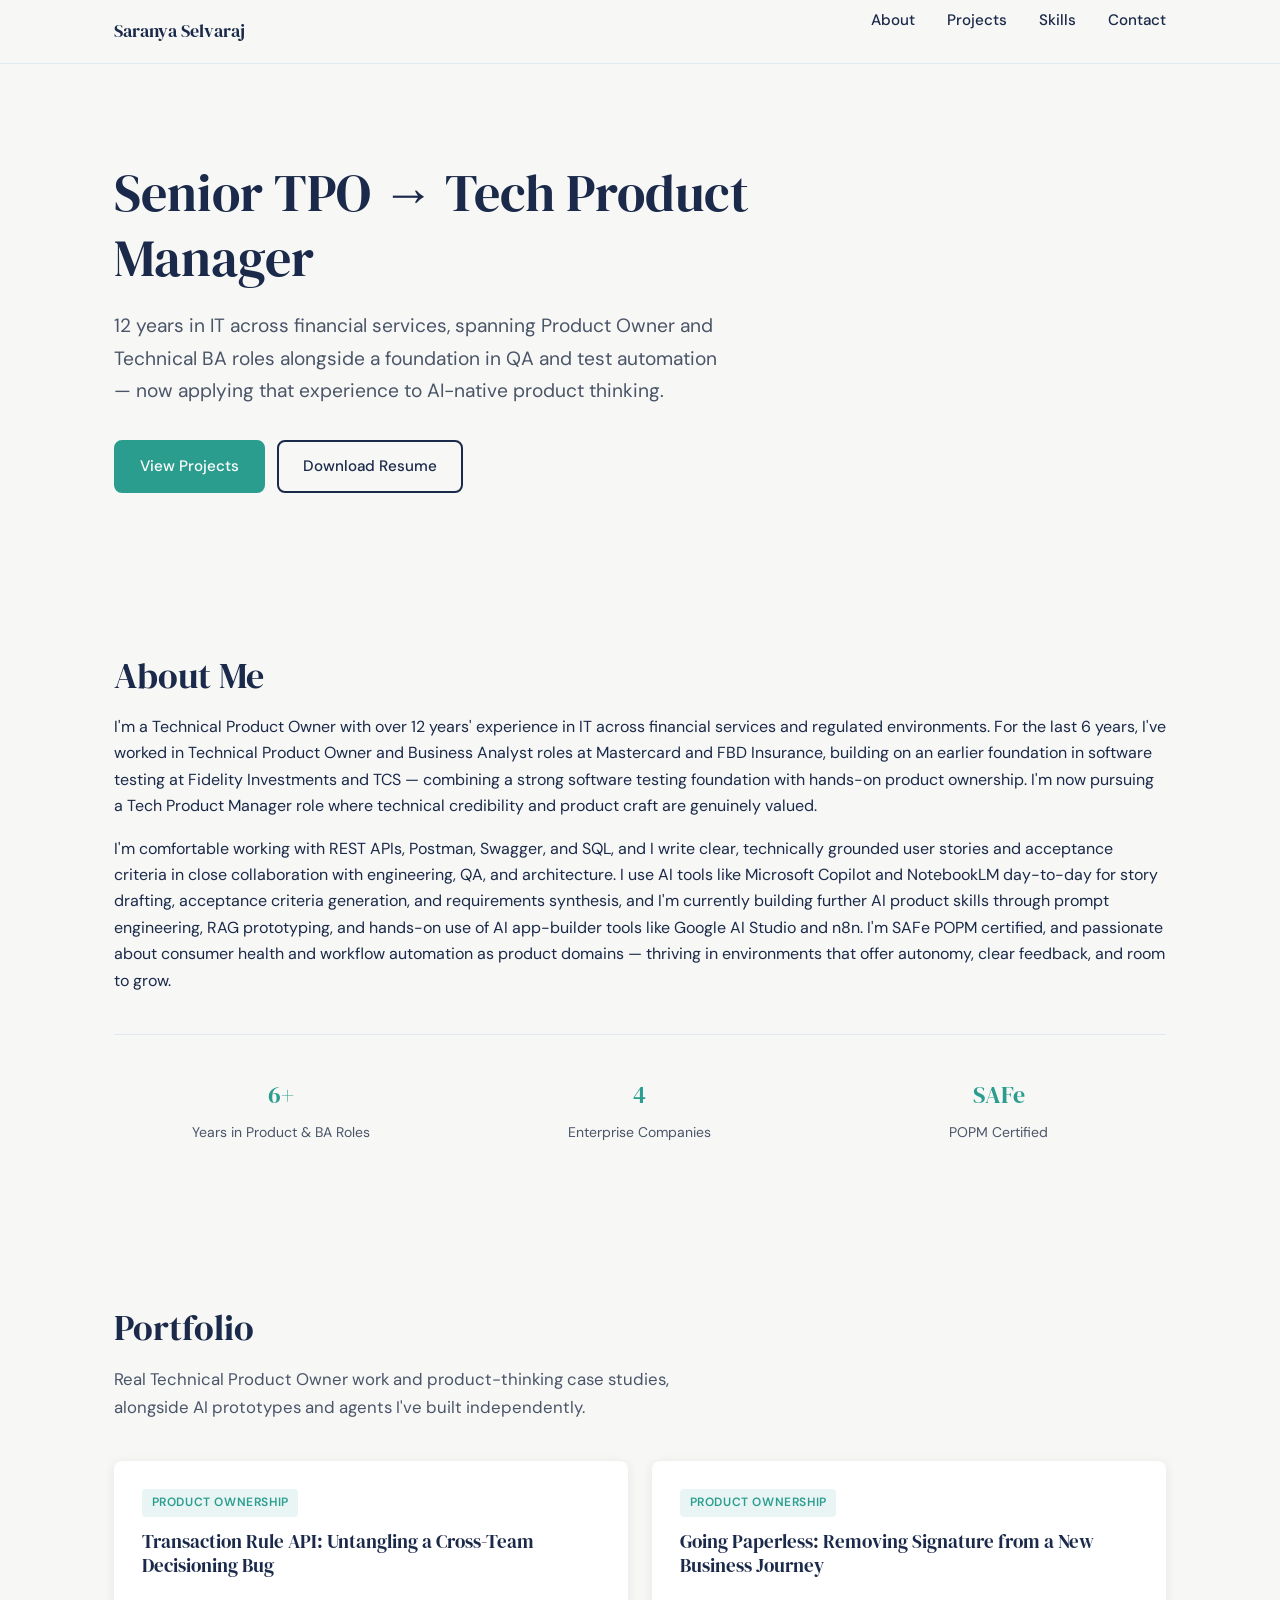
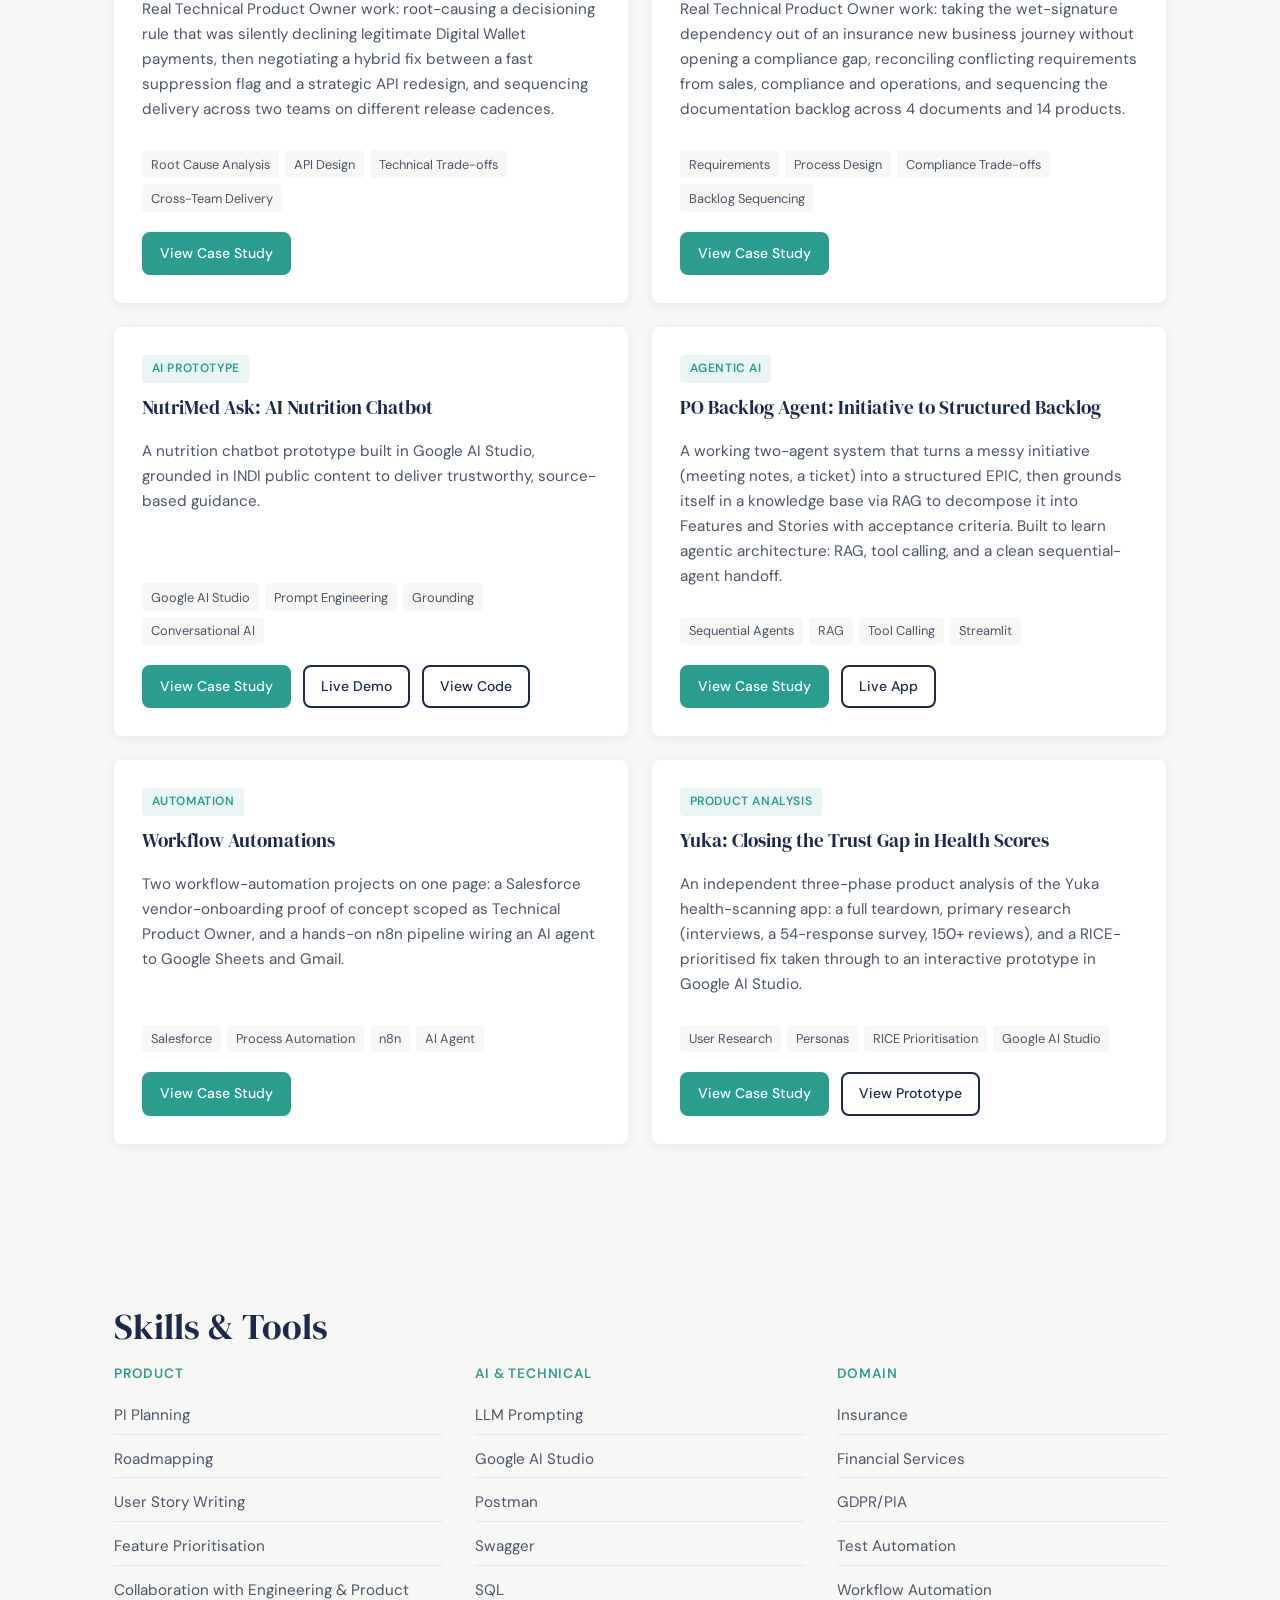
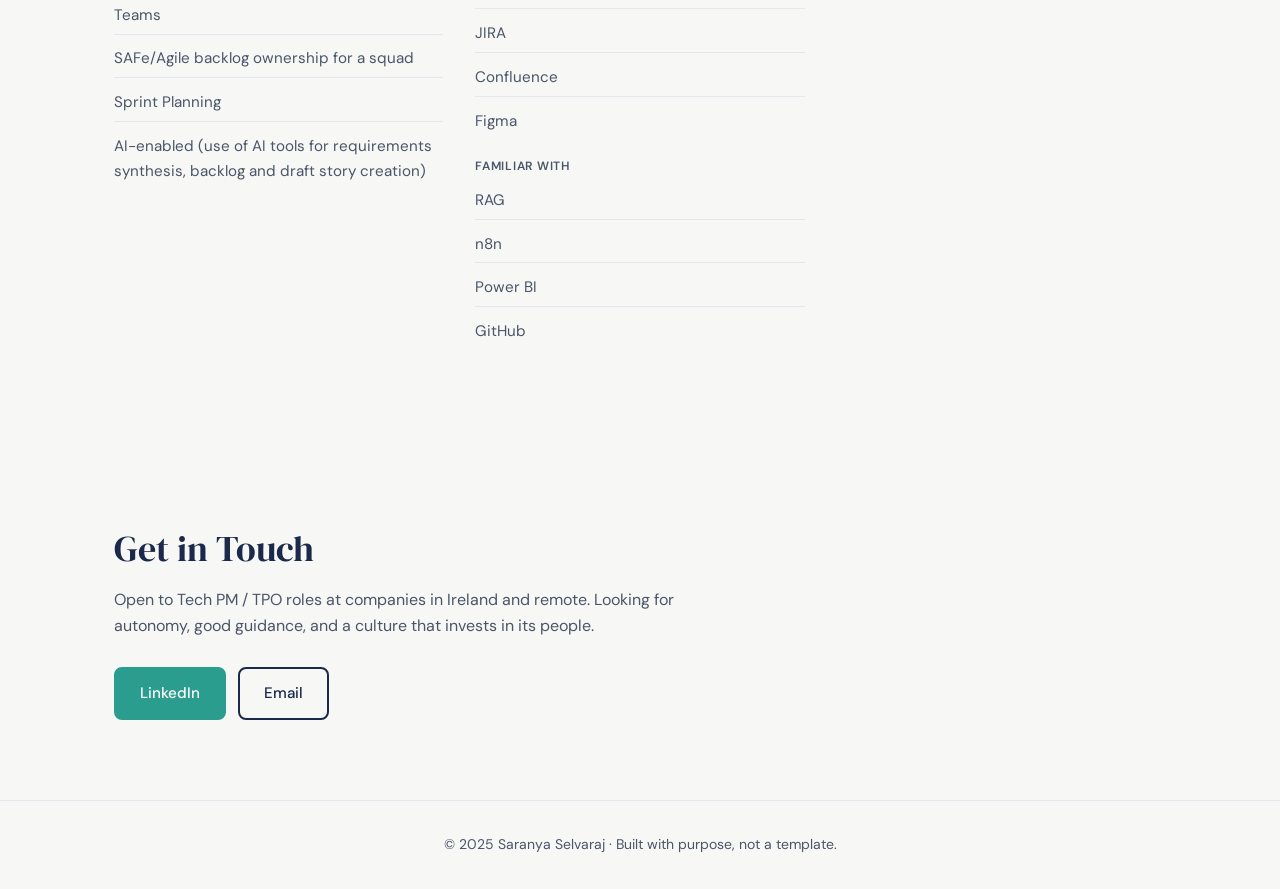
==== index.html @ e96e9e9e "Add PO Backlog Agent agentic-AI case study" ====
<!DOCTYPE html>
<html lang="en">
<head>
  <meta charset="UTF-8">
  <meta name="viewport" content="width=device-width, initial-scale=1.0">
  <meta name="description" content="Portfolio of Saranya Selvaraj, Senior Technical Product Owner transitioning to Tech Product Manager. AI prototypes, case studies, and product thinking.">
  <title>Saranya Selvaraj | Tech Product Manager</title>
  <link rel="preconnect" href="https://fonts.googleapis.com">
  <link rel="preconnect" href="https://fonts.gstatic.com" crossorigin>
  <link href="https://fonts.googleapis.com/css2?family=DM+Sans:ital,opsz,wght@0,9..40,400;0,9..40,500;0,9..40,600;1,9..40,400&family=DM+Serif+Display&display=swap" rel="stylesheet">
  <link rel="stylesheet" href="style.css">
</head>
<body>

  <header class="nav">
    <div class="container nav-inner">
      <a href="index.html" class="nav-logo">Saranya Selvaraj</a>
      <button class="nav-toggle" aria-label="Toggle navigation" aria-expanded="false">
        <span></span>
        <span></span>
        <span></span>
      </button>
      <ul class="nav-links">
        <li><a href="#about">About</a></li>
        <li><a href="#projects">Projects</a></li>
        <li><a href="#skills">Skills</a></li>
        <li><a href="#contact">Contact</a></li>
      </ul>
    </div>
  </header>

  <main>
    <section class="hero">
      <div class="container fade-in">
        <h1 class="hero-title">Senior TPO &rarr; Tech Product Manager</h1>
        <p class="hero-subtitle">12 years in IT across financial services, spanning Product Owner and Technical BA roles alongside a foundation in QA and test automation — now applying that experience to AI-native product thinking.</p>
        <div class="btn-group">
          <a href="#projects" class="btn btn-primary">View Projects</a>
          <a href="assets/resume.pdf" class="btn btn-outline" download>Download Resume</a>
        </div>
      </div>
    </section>

    <section id="about">
      <div class="container fade-in">
        <h2>About Me</h2>
        <p>I'm a Technical Product Owner with over 12 years' experience in IT across financial services and regulated environments. For the last 6 years, I've worked in Technical Product Owner and Business Analyst roles at Mastercard and FBD Insurance, building on an earlier foundation in software testing at Fidelity Investments and TCS — combining a strong software testing foundation with hands-on product ownership. I'm now pursuing a Tech Product Manager role where technical credibility and product craft are genuinely valued.</p>
        <p>I'm comfortable working with REST APIs, Postman, Swagger, and SQL, and I write clear, technically grounded user stories and acceptance criteria in close collaboration with engineering, QA, and architecture. I use AI tools like Microsoft Copilot and NotebookLM day-to-day for story drafting, acceptance criteria generation, and requirements synthesis, and I'm currently building further AI product skills through prompt engineering, RAG prototyping, and hands-on use of AI app-builder tools like Google AI Studio and n8n. I'm SAFe POPM certified, and passionate about consumer health and workflow automation as product domains — thriving in environments that offer autonomy, clear feedback, and room to grow.</p>
        <div class="stats">
          <div class="stat-item">
            <span class="stat-value">6+</span>
            <span class="stat-label">Years in Product &amp; BA Roles</span>
          </div>
          <div class="stat-item">
            <span class="stat-value">4</span>
            <span class="stat-label">Enterprise Companies</span>
          </div>
          <div class="stat-item">
            <span class="stat-value">SAFe</span>
            <span class="stat-label">POPM Certified</span>
          </div>
        </div>
      </div>
    </section>

    <section id="projects">
      <div class="container fade-in">
        <h2>Portfolio</h2>
        <p class="section-intro">Real Technical Product Owner work and product-thinking case studies, alongside AI prototypes and agents I've built independently.</p>
        <div class="projects-grid">

          <article class="project-card">
            <span class="tag">Product Ownership</span>
            <h3>Transaction Rule API: Untangling a Cross-Team Decisioning Bug</h3>
            <p>Real Technical Product Owner work: root-causing a decisioning rule that was silently declining legitimate Digital Wallet payments, then negotiating a hybrid fix between a fast suppression flag and a strategic API redesign, and sequencing delivery across two teams on different release cadences.</p>
            <div class="skill-tags">
              <span class="skill-tag">Root Cause Analysis</span>
              <span class="skill-tag">API Design</span>
              <span class="skill-tag">Technical Trade-offs</span>
              <span class="skill-tag">Cross-Team Delivery</span>
            </div>
            <div class="btn-group">
              <a href="projects/transaction-decisioning-api.html" class="btn btn-primary btn-sm">View Case Study</a>
            </div>
          </article>

          <article class="project-card">
            <span class="tag">Product Ownership</span>
            <h3>Going Paperless: Removing Signature from a New Business Journey</h3>
            <p>Real Technical Product Owner work: taking the wet-signature dependency out of an insurance new business journey without opening a compliance gap, reconciling conflicting requirements from sales, compliance and operations, and sequencing the documentation backlog across 4 documents and 14 products.</p>
            <div class="skill-tags">
              <span class="skill-tag">Requirements</span>
              <span class="skill-tag">Process Design</span>
              <span class="skill-tag">Compliance Trade-offs</span>
              <span class="skill-tag">Backlog Sequencing</span>
            </div>
            <div class="btn-group">
              <a href="projects/paperless-signature.html" class="btn btn-primary btn-sm">View Case Study</a>
            </div>
          </article>

          <article class="project-card">
            <span class="tag">AI Prototype</span>
            <h3>NutriMed Ask: AI Nutrition Chatbot</h3>
            <p>A nutrition chatbot prototype built in Google AI Studio, grounded in INDI public content to deliver trustworthy, source-based guidance.</p>
            <div class="skill-tags">
              <span class="skill-tag">Google AI Studio</span>
              <span class="skill-tag">Prompt Engineering</span>
              <span class="skill-tag">Grounding</span>
              <span class="skill-tag">Conversational AI</span>
            </div>
            <div class="btn-group">
              <a href="projects/nutrimed-ask.html" class="btn btn-primary btn-sm">View Case Study</a>
              <a href="https://nutrimedask.onrender.com" class="btn btn-outline btn-sm" target="_blank" rel="noopener noreferrer">Live Demo</a>
              <a href="https://github.com/saranya-selvaraj/NutriMedAsk" class="btn btn-outline btn-sm" target="_blank" rel="noopener noreferrer">View Code</a>
            </div>
          </article>

          <article class="project-card">
            <span class="tag">Agentic AI</span>
            <h3>PO Backlog Agent: Initiative to Structured Backlog</h3>
            <p>A working two-agent system that turns a messy initiative (meeting notes, a ticket) into a structured EPIC, then grounds itself in a knowledge base via RAG to decompose it into Features and Stories with acceptance criteria. Built to learn agentic architecture: RAG, tool calling, and a clean sequential-agent handoff.</p>
            <div class="skill-tags">
              <span class="skill-tag">Sequential Agents</span>
              <span class="skill-tag">RAG</span>
              <span class="skill-tag">Tool Calling</span>
              <span class="skill-tag">Streamlit</span>
            </div>
            <div class="btn-group">
              <a href="projects/po-backlog-agent.html" class="btn btn-primary btn-sm">View Case Study</a>
              <a href="https://pobacklogagent-ea3ppwd5whh2eleq4tzzfa.streamlit.app/" class="btn btn-outline btn-sm" target="_blank" rel="noopener noreferrer">Live App</a>
            </div>
          </article>

          <article class="project-card">
            <span class="tag">Automation</span>
            <h3>Workflow Automations</h3>
            <p>Two workflow-automation projects on one page: a Salesforce vendor-onboarding proof of concept scoped as Technical Product Owner, and a hands-on n8n pipeline wiring an AI agent to Google Sheets and Gmail.</p>
            <div class="skill-tags">
              <span class="skill-tag">Salesforce</span>
              <span class="skill-tag">Process Automation</span>
              <span class="skill-tag">n8n</span>
              <span class="skill-tag">AI Agent</span>
            </div>
            <div class="btn-group">
              <a href="projects/workflow-automations.html" class="btn btn-primary btn-sm">View Case Study</a>
            </div>
          </article>

          <article class="project-card">
            <span class="tag">Product Analysis</span>
            <h3>Yuka: Closing the Trust Gap in Health Scores</h3>
            <p>An independent three-phase product analysis of the Yuka health-scanning app: a full teardown, primary research (interviews, a 54-response survey, 150+ reviews), and a RICE-prioritised fix taken through to an interactive prototype in Google AI Studio.</p>
            <div class="skill-tags">
              <span class="skill-tag">User Research</span>
              <span class="skill-tag">Personas</span>
              <span class="skill-tag">RICE Prioritisation</span>
              <span class="skill-tag">Google AI Studio</span>
            </div>
            <div class="btn-group">
              <a href="projects/yuka.html" class="btn btn-primary btn-sm">View Case Study</a>
              <a href="https://ai.studio/apps/59949c46-84d6-479c-bcdc-9c97b44b3b96" class="btn btn-outline btn-sm" target="_blank" rel="noopener noreferrer">View Prototype</a>
            </div>
          </article>

        </div>
      </div>
    </section>

    <section id="skills">
      <div class="container fade-in">
        <h2>Skills &amp; Tools</h2>
        <div class="skills-grid">
          <div class="skill-group">
            <h3>Product</h3>
            <ul class="skill-list">
              <li>PI Planning</li>
              <li>Roadmapping</li>
              <li>User Story Writing</li>
              <li>Feature Prioritisation</li>
              <li>Collaboration with Engineering &amp; Product Teams</li>
              <li>SAFe/Agile backlog ownership for a squad</li>
              <li>Sprint Planning</li>
              <li>AI-enabled (use of AI tools for requirements synthesis, backlog and draft story creation)</li>
            </ul>
          </div>
          <div class="skill-group">
            <h3>AI &amp; Technical</h3>
            <ul class="skill-list">
              <li>LLM Prompting</li>
              <li>Google AI Studio</li>
              <li>Postman</li>
              <li>Swagger</li>
              <li>SQL</li>
              <li>JIRA</li>
              <li>Confluence</li>
              <li>Figma</li>
            </ul>
            <h4 class="skill-subheading">Familiar With</h4>
            <ul class="skill-list">
              <li>RAG</li>
              <li>n8n</li>
              <li>Power BI</li>
              <li>GitHub</li>
            </ul>
          </div>
          <div class="skill-group">
            <h3>Domain</h3>
            <ul class="skill-list">
              <li>Insurance</li>
              <li>Financial Services</li>
              <li>GDPR/PIA</li>
              <li>Test Automation</li>
              <li>Workflow Automation</li>
            </ul>
          </div>
        </div>
      </div>
    </section>

    <section id="contact">
      <div class="container fade-in">
        <h2>Get in Touch</h2>
        <p class="contact-text">Open to Tech PM / TPO roles at companies in Ireland and remote. Looking for autonomy, good guidance, and a culture that invests in its people.</p>
        <div class="btn-group">
          <a href="https://www.linkedin.com/in/saranyaselvaraj" class="btn btn-primary" target="_blank" rel="noopener noreferrer">LinkedIn</a>
          <a href="mailto:ssaranya88@gmail.com" class="btn btn-outline">Email</a>
        </div>
      </div>
    </section>
  </main>

  <footer class="footer">
    <div class="container">
      <p>&copy; 2025 Saranya Selvaraj &middot; Built with purpose, not a template.</p>
    </div>
  </footer>

  <script src="script.js"></script>
</body>
</html>
---- style.css ----
/* ============================================
   Saranya Selvaraj � Portfolio Styles
   ============================================ */

:root {
  --color-bg: #F7F7F5;
  --color-navy: #1B2A4A;
  --color-teal: #2A9D8F;
  --color-teal-dark: #238276;
  --color-text: #1B2A4A;
  --color-text-muted: #4A5568;
  --color-white: #FFFFFF;
  --color-border: #E2E8F0;
  --font-body: "DM Sans", system-ui, sans-serif;
  --font-heading: "DM Serif Display", Georgia, serif;
  --shadow-card: 0 2px 12px rgba(27, 42, 74, 0.08);
  --radius: 8px;
  --max-width: 1100px;
  --nav-height: 64px;
}

*,
*::before,
*::after {
  box-sizing: border-box;
  margin: 0;
  padding: 0;
}

html {
  scroll-behavior: smooth;
}

body {
  font-family: var(--font-body);
  font-size: 1rem;
  line-height: 1.65;
  color: var(--color-text);
  background-color: var(--color-bg);
  -webkit-font-smoothing: antialiased;
}

img {
  max-width: 100%;
  height: auto;
  display: block;
}

a {
  color: var(--color-teal);
  text-decoration: none;
  transition: color 0.2s ease;
}

a:hover,
a:focus-visible {
  color: var(--color-teal-dark);
}

a:focus-visible,
button:focus-visible,
.btn:focus-visible {
  outline: 2px solid var(--color-teal);
  outline-offset: 3px;
}

h1, h2, h3, h4 {
  font-family: var(--font-heading);
  font-weight: 400;
  line-height: 1.25;
  color: var(--color-navy);
}

h1 { font-size: clamp(2.25rem, 5vw, 3.25rem); }
h2 { font-size: clamp(1.75rem, 3.5vw, 2.25rem); margin-bottom: 1rem; }
h3 { font-size: 1.25rem; margin-bottom: 0.5rem; }

p { margin-bottom: 1rem; }
p:last-child { margin-bottom: 0; }

ul {
  padding-left: 1.25rem;
  margin-bottom: 1rem;
}

li { margin-bottom: 0.4rem; }

.container {
  width: 100%;
  max-width: var(--max-width);
  margin: 0 auto;
  padding: 0 1.5rem;
}

section {
  padding: 5rem 0;
}

.section-intro {
  color: var(--color-text-muted);
  font-size: 1.05rem;
  max-width: 560px;
  margin-bottom: 2.5rem;
}

/* Fade-in on scroll */
.fade-in {
  opacity: 0;
  transform: translateY(16px);
  transition: opacity 0.6s ease, transform 0.6s ease;
}

.fade-in.visible {
  opacity: 1;
  transform: translateY(0);
}

/* ============================================
   Navigation
   ============================================ */

.nav {
  position: sticky;
  top: 0;
  z-index: 100;
  height: var(--nav-height);
  background: rgba(247, 247, 245, 0.95);
  backdrop-filter: blur(8px);
  border-bottom: 1px solid var(--color-border);
}

.nav-inner {
  display: flex;
  align-items: center;
  justify-content: space-between;
  height: 100%;
}

.nav-logo {
  font-family: var(--font-heading);
  font-size: 1.15rem;
  color: var(--color-navy);
  text-decoration: none;
  position: relative;
}

.nav-logo::after {
  content: "";
  position: absolute;
  left: 0;
  bottom: -2px;
  width: 0;
  height: 2px;
  background: var(--color-teal);
  transition: width 0.25s ease;
}

.nav-logo:hover,
.nav-logo:focus-visible {
  color: var(--color-navy);
}

.nav-logo:hover::after,
.nav-logo:focus-visible::after {
  width: 100%;
}

.nav-links {
  display: flex;
  gap: 2rem;
  list-style: none;
}

.nav-links a {
  color: var(--color-navy);
  font-size: 0.95rem;
  font-weight: 500;
  text-decoration: none;
  position: relative;
  padding-bottom: 2px;
}

.nav-links a::after {
  content: "";
  position: absolute;
  left: 0;
  bottom: 0;
  width: 0;
  height: 2px;
  background: var(--color-teal);
  transition: width 0.25s ease;
}

.nav-links a:hover,
.nav-links a:focus-visible {
  color: var(--color-navy);
}

.nav-links a:hover::after,
.nav-links a:focus-visible::after {
  width: 100%;
}

.nav-toggle {
  display: none;
  background: none;
  border: none;
  cursor: pointer;
  padding: 0.5rem;
  color: var(--color-navy);
}

.nav-toggle span {
  display: block;
  width: 24px;
  height: 2px;
  background: var(--color-navy);
  margin: 5px 0;
  transition: transform 0.3s ease, opacity 0.3s ease;
}

.nav-toggle.active span:nth-child(1) {
  transform: translateY(7px) rotate(45deg);
}

.nav-toggle.active span:nth-child(2) {
  opacity: 0;
}

.nav-toggle.active span:nth-child(3) {
  transform: translateY(-7px) rotate(-45deg);
}

/* ============================================
   Buttons
   ============================================ */

.btn {
  display: inline-block;
  padding: 0.75rem 1.5rem;
  font-family: var(--font-body);
  font-size: 0.95rem;
  font-weight: 500;
  border-radius: var(--radius);
  border: 2px solid transparent;
  cursor: pointer;
  text-decoration: none;
  transition: background 0.2s ease, color 0.2s ease, border-color 0.2s ease;
  text-align: center;
}

.btn-primary {
  background: var(--color-teal);
  color: var(--color-white);
  border-color: var(--color-teal);
}

.btn-primary:hover,
.btn-primary:focus-visible {
  background: var(--color-teal-dark);
  border-color: var(--color-teal-dark);
  color: var(--color-white);
}

.btn-outline {
  background: transparent;
  color: var(--color-navy);
  border-color: var(--color-navy);
}

.btn-outline:hover,
.btn-outline:focus-visible {
  background: var(--color-navy);
  color: var(--color-white);
}

.btn-sm {
  padding: 0.5rem 1rem;
  font-size: 0.875rem;
}

.btn-group {
  display: flex;
  flex-wrap: wrap;
  gap: 0.75rem;
}

/* ============================================
   Hero
   ============================================ */

.hero {
  padding: 6rem 0 5rem;
}

.hero-title {
  margin-bottom: 1.25rem;
  max-width: 720px;
}

.hero-subtitle {
  font-size: clamp(1.05rem, 2vw, 1.2rem);
  color: var(--color-text-muted);
  max-width: 620px;
  margin-bottom: 2rem;
  line-height: 1.7;
}

/* ============================================
   Stats
   ============================================ */

.stats {
  display: grid;
  grid-template-columns: repeat(3, 1fr);
  gap: 1.5rem;
  margin-top: 2.5rem;
  padding-top: 2.5rem;
  border-top: 1px solid var(--color-border);
}

.stat-item {
  text-align: center;
}

.stat-value {
  font-family: var(--font-heading);
  font-size: 1.5rem;
  color: var(--color-teal);
  display: block;
  margin-bottom: 0.25rem;
}

.stat-label {
  font-size: 0.875rem;
  color: var(--color-text-muted);
}

/* ============================================
   Project Cards
   ============================================ */

.projects-grid {
  display: grid;
  grid-template-columns: repeat(2, 1fr);
  gap: 1.5rem;
}

.project-card {
  background: var(--color-white);
  border-radius: var(--radius);
  box-shadow: var(--shadow-card);
  padding: 1.75rem;
  display: flex;
  flex-direction: column;
  gap: 0.75rem;
}

.tag {
  display: inline-block;
  font-size: 0.75rem;
  font-weight: 600;
  text-transform: uppercase;
  letter-spacing: 0.05em;
  color: var(--color-teal);
  background: rgba(42, 157, 143, 0.1);
  padding: 0.25rem 0.6rem;
  border-radius: 4px;
  width: fit-content;
}

.project-card h3 {
  font-family: var(--font-heading);
  font-size: 1.2rem;
}

.project-card p {
  color: var(--color-text-muted);
  font-size: 0.95rem;
  flex-grow: 1;
}

.skill-tags {
  display: flex;
  flex-wrap: wrap;
  gap: 0.4rem;
}

.skill-tag {
  font-size: 0.8rem;
  color: var(--color-text-muted);
  background: var(--color-bg);
  padding: 0.2rem 0.55rem;
  border-radius: 4px;
}

.project-card .btn-group {
  margin-top: 0.5rem;
}

/* ============================================
   Skills
   ============================================ */

.skills-grid {
  display: grid;
  grid-template-columns: repeat(3, 1fr);
  gap: 2rem;
}

.skill-group h3 {
  font-family: var(--font-body);
  font-size: 0.85rem;
  font-weight: 600;
  text-transform: uppercase;
  letter-spacing: 0.06em;
  color: var(--color-teal);
  margin-bottom: 1rem;
}

.skill-list {
  list-style: none;
  padding: 0;
}

.skill-list li {
  font-size: 0.95rem;
  color: var(--color-text-muted);
  padding: 0.35rem 0;
  border-bottom: 1px solid var(--color-border);
}

.skill-list li:last-child {
  border-bottom: none;
}

.skill-subheading {
  font-family: var(--font-body);
  font-size: 0.75rem;
  font-weight: 600;
  text-transform: uppercase;
  letter-spacing: 0.06em;
  color: var(--color-text-muted);
  margin-top: 1.25rem;
  margin-bottom: 0.5rem;
}

/* ============================================
   Contact
   ============================================ */

.contact-text {
  color: var(--color-text-muted);
  max-width: 560px;
  margin-bottom: 1.75rem;
}

/* ============================================
   Footer
   ============================================ */

.footer {
  padding: 2rem 0;
  border-top: 1px solid var(--color-border);
  text-align: center;
}

.footer p {
  font-size: 0.875rem;
  color: var(--color-text-muted);
  margin: 0;
}

/* ============================================
   Case Study Pages
   ============================================ */

.case-study {
  padding: 3rem 0 5rem;
}

.back-link {
  display: inline-flex;
  align-items: center;
  gap: 0.35rem;
  font-size: 0.9rem;
  font-weight: 500;
  color: var(--color-text-muted);
  margin-bottom: 2rem;
  text-decoration: none;
}

.back-link:hover,
.back-link:focus-visible {
  color: var(--color-teal);
}

.case-study-header {
  margin-bottom: 3rem;
}

.case-study-header h1 {
  margin-top: 0.75rem;
  max-width: 720px;
}

.case-subnote {
  color: var(--color-text-muted);
  font-size: 0.85rem;
  margin-top: 0.75rem;
}

.case-section {
  margin-bottom: 2.5rem;
  max-width: 720px;
}

.case-section h2 {
  font-size: 1.35rem;
  margin-bottom: 0.75rem;
}

.case-section p,
.case-section li {
  color: var(--color-text-muted);
}

.case-links {
  margin-top: 3rem;
  padding-top: 2rem;
  border-top: 1px solid var(--color-border);
}

.case-links h2 {
  font-size: 1.15rem;
  margin-bottom: 1rem;
}

.screenshot-gallery {
  display: grid;
  gap: 1.5rem;
  margin-top: 1rem;
}

.case-screenshot {
  margin: 0;
}

.case-screenshot img {
  border-radius: var(--radius);
  box-shadow: var(--shadow-card);
  width: 100%;
}

.case-screenshot figcaption {
  font-size: 0.875rem;
  color: var(--color-text-muted);
  margin-top: 0.5rem;
  text-align: center;
}

/* Case study tables */
.case-table-wrap {
  overflow-x: auto;
  -webkit-overflow-scrolling: touch;
  margin: 1.25rem 0 0.5rem;
}

.case-table {
  width: 100%;
  border-collapse: collapse;
  font-size: 0.9rem;
  line-height: 1.55;
}

.case-table-compare {
  min-width: 34rem;
}

.case-table th,
.case-table td {
  padding: 0.7rem 0.9rem;
  border: 1px solid var(--color-border);
  text-align: left;
  vertical-align: top;
  color: var(--color-text-muted);
}

.case-table thead th {
  font-family: var(--font-body);
  font-size: 0.8rem;
  font-weight: 600;
  text-transform: uppercase;
  letter-spacing: 0.04em;
  color: var(--color-navy);
  background: rgba(42, 157, 143, 0.1);
}

.case-table tbody th {
  font-family: var(--font-body);
  font-weight: 600;
  color: var(--color-navy);
  background: var(--color-bg);
  width: 22%;
}

.case-table-summary tbody th {
  width: 30%;
}

.case-table-priority tbody th {
  width: 52%;
}

.case-table-priority td:first-of-type {
  white-space: nowrap;
}

/* Case study pull quote */
.case-quote {
  margin: 1.5rem 0 0;
  padding-left: 1.1rem;
  border-left: 3px solid var(--color-teal);
  font-size: 1.1rem;
  font-style: italic;
  line-height: 1.6;
  color: var(--color-text-muted);
}

.visually-hidden {
  position: absolute;
  width: 1px;
  height: 1px;
  padding: 0;
  margin: -1px;
  overflow: hidden;
  clip: rect(0, 0, 0, 0);
  white-space: nowrap;
  border: 0;
}

/* ============================================
   Responsive
   ============================================ */

@media (max-width: 768px) {
  section {
    padding: 3.5rem 0;
  }

  .hero {
    padding: 4rem 0 3rem;
  }

  .nav-toggle {
    display: block;
  }

  .nav-links {
    position: fixed;
    top: var(--nav-height);
    left: 0;
    right: 0;
    background: var(--color-bg);
    flex-direction: column;
    gap: 0;
    padding: 1rem 0;
    border-bottom: 1px solid var(--color-border);
    transform: translateY(-120%);
    opacity: 0;
    pointer-events: none;
    transition: transform 0.3s ease, opacity 0.3s ease;
  }

  .nav-links.open {
    transform: translateY(0);
    opacity: 1;
    pointer-events: auto;
  }

  .nav-links li {
    width: 100%;
  }

  .nav-links a {
    display: block;
    padding: 0.85rem 1.5rem;
  }

  .stats {
    grid-template-columns: 1fr;
    gap: 1.25rem;
  }

  .projects-grid {
    grid-template-columns: 1fr;
  }

  .skills-grid {
    grid-template-columns: 1fr;
    gap: 1.5rem;
  }

  .btn-group {
    flex-direction: column;
  }

  .btn-group .btn {
    width: 100%;
  }
}

@media (max-width: 480px) {
  .container {
    padding: 0 1.15rem;
  }

  .case-table tbody th {
    width: auto;
  }
}
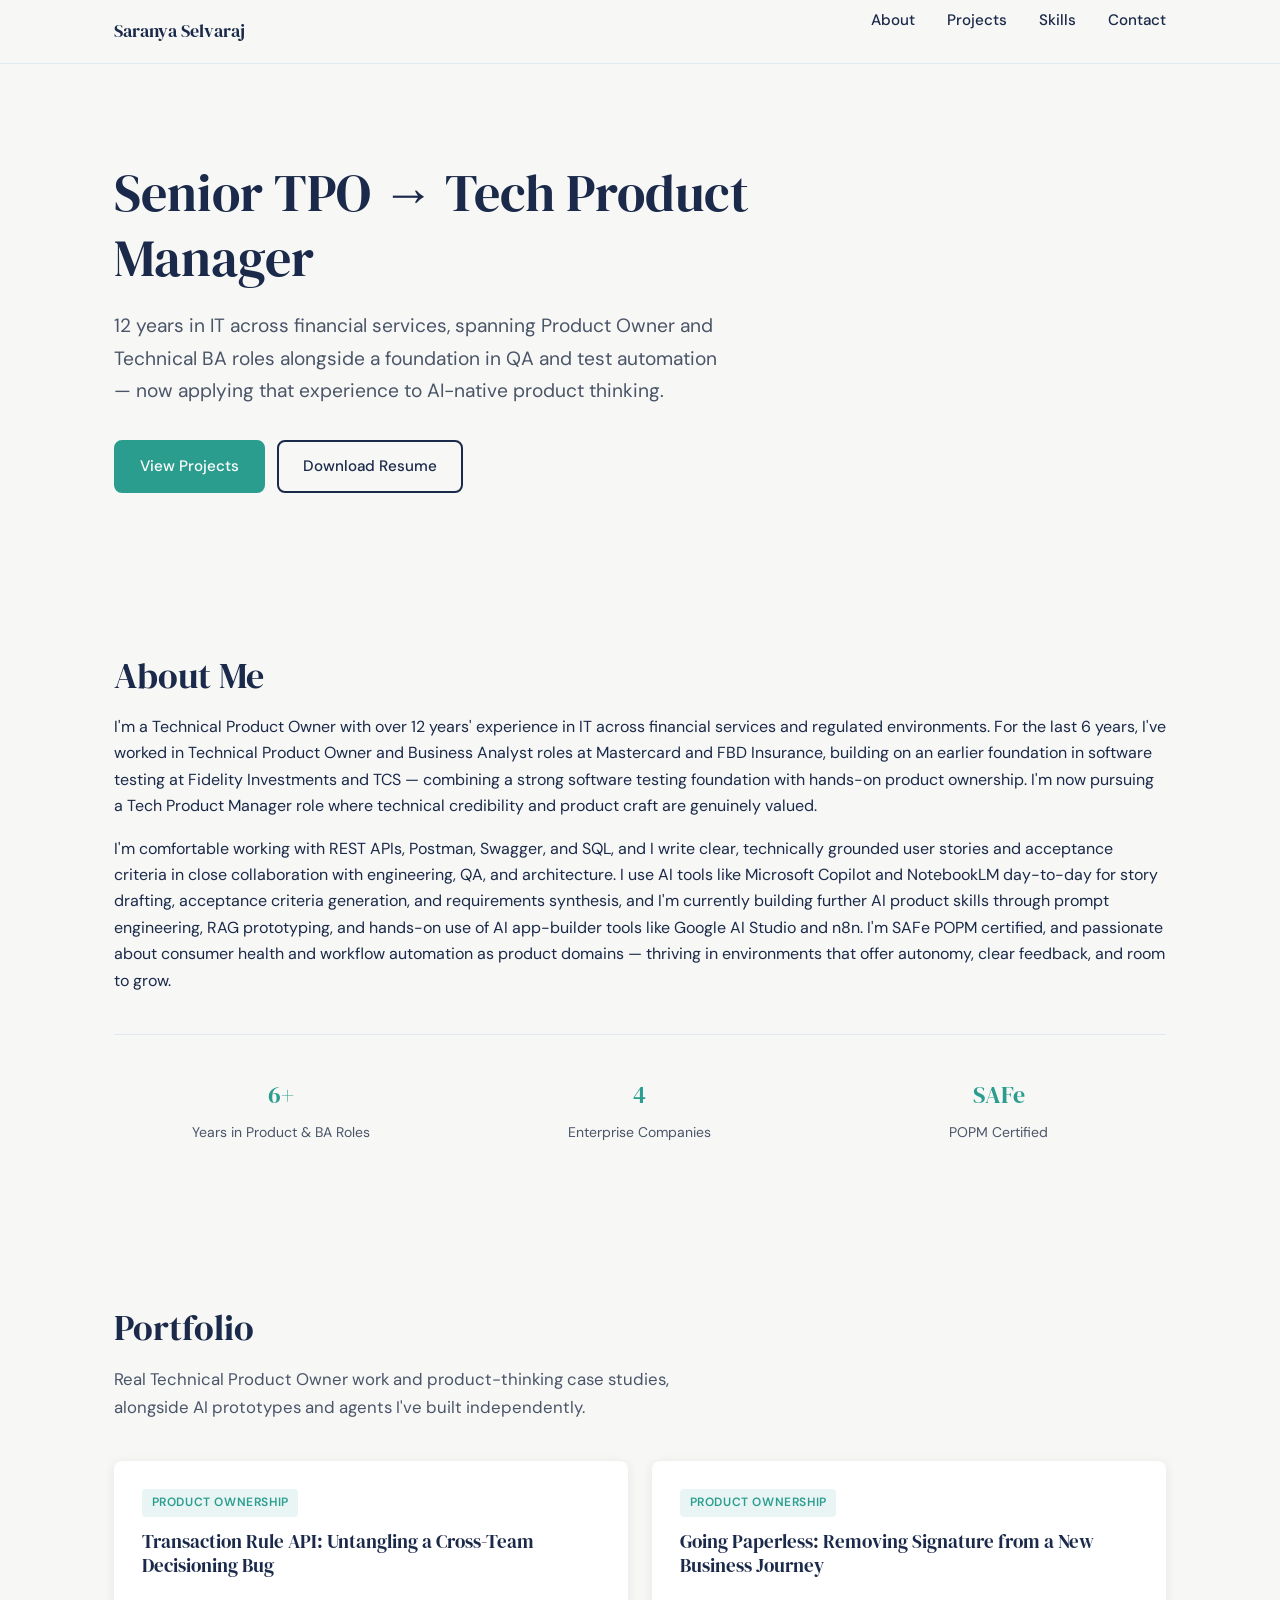
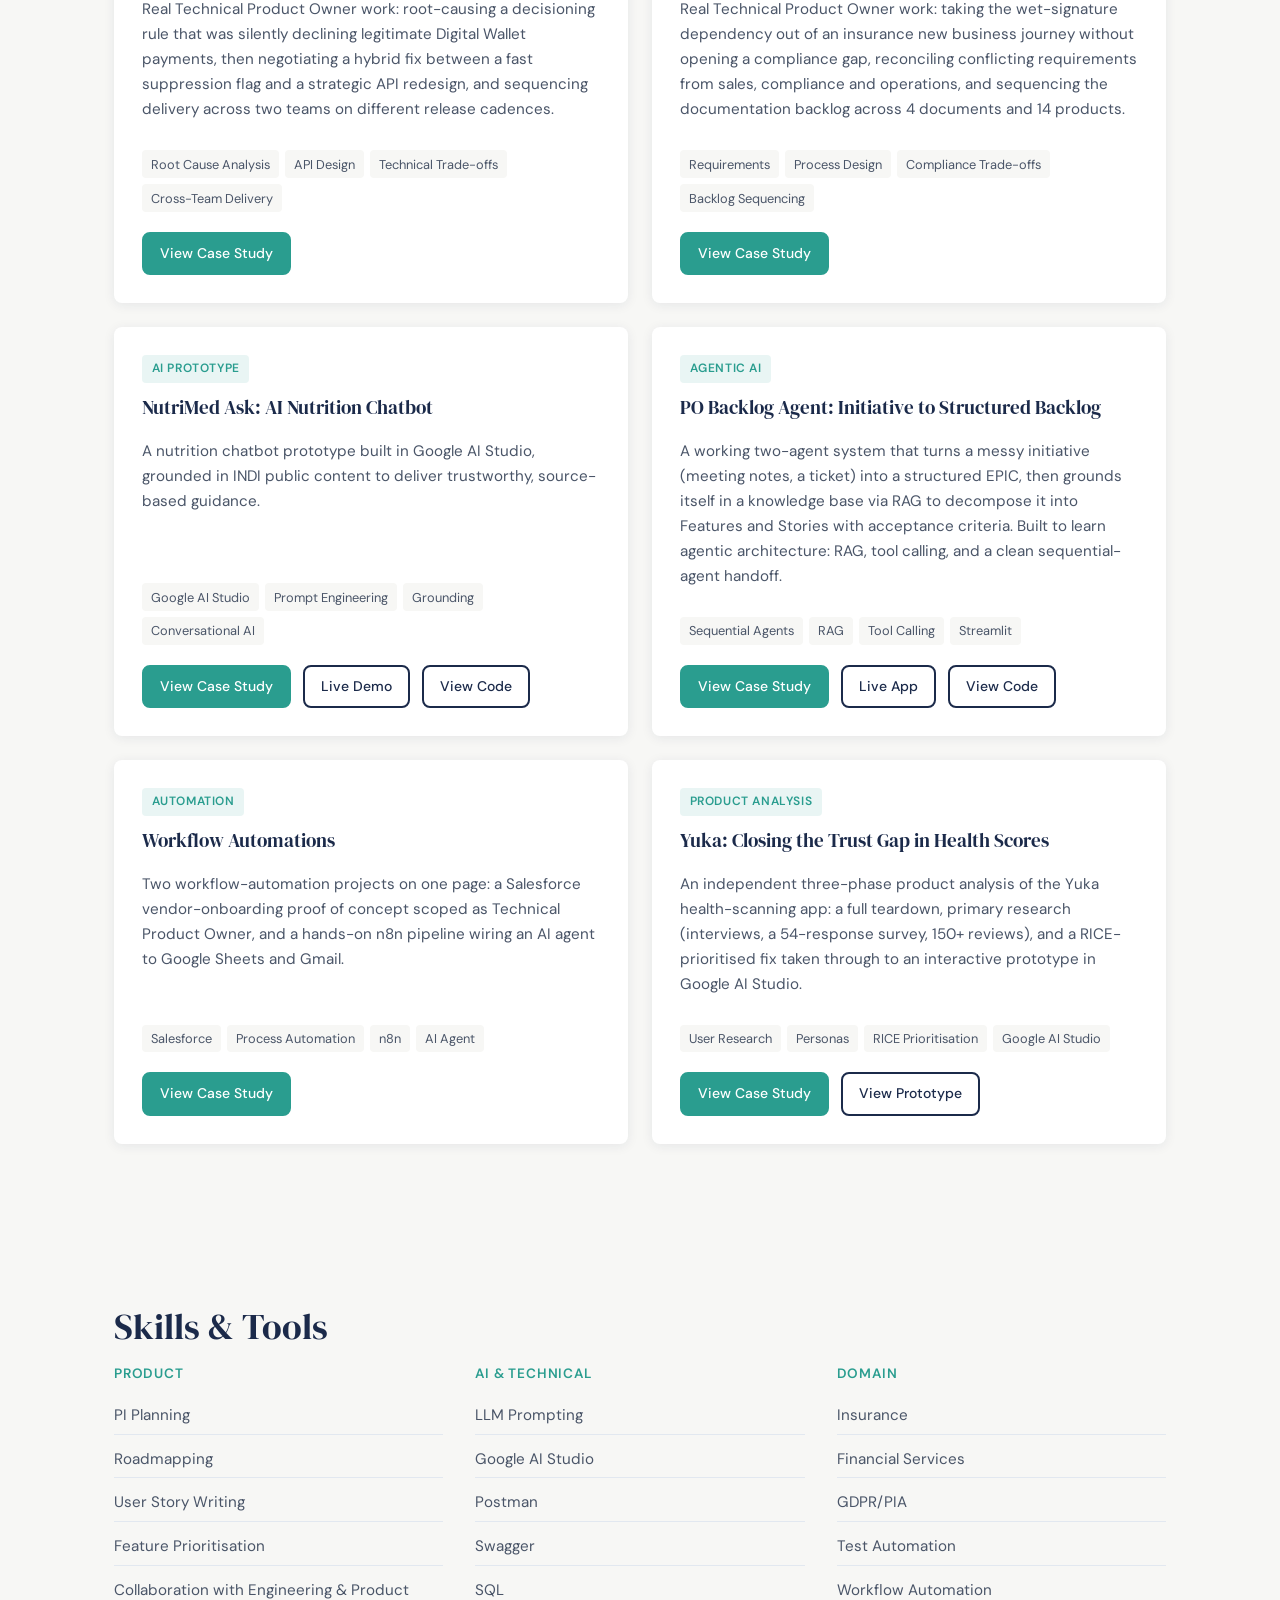
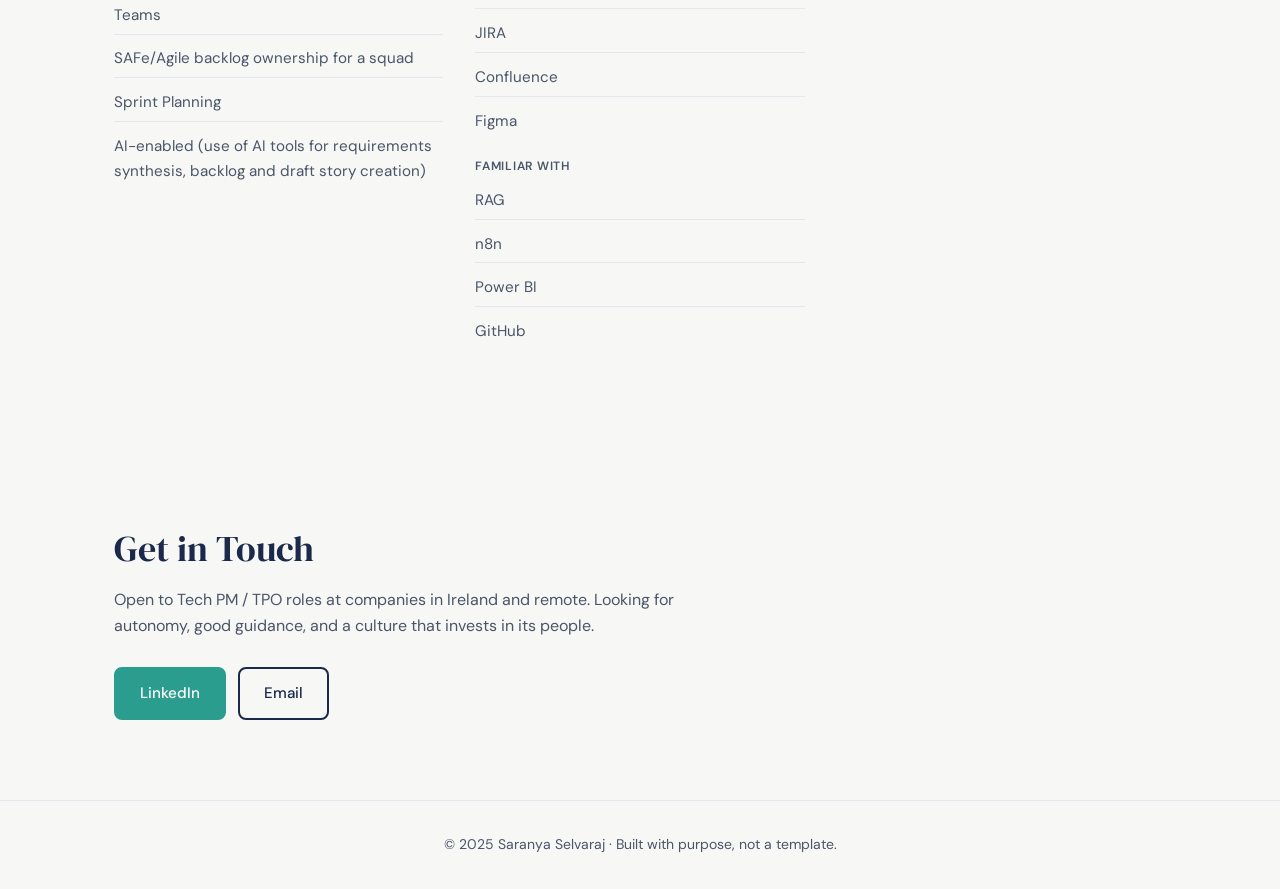
==== commit 26cc9c24: "Add View Code link for PO Backlog Agent; update architecture diagram" ====
--- a/index.html
+++ b/index.html
@@ -129,6 +129,7 @@
             <div class="btn-group">
               <a href="projects/po-backlog-agent.html" class="btn btn-primary btn-sm">View Case Study</a>
               <a href="https://pobacklogagent-ea3ppwd5whh2eleq4tzzfa.streamlit.app/" class="btn btn-outline btn-sm" target="_blank" rel="noopener noreferrer">Live App</a>
+              <a href="https://github.com/saranya-selvaraj/po_backlog_agent" class="btn btn-outline btn-sm" target="_blank" rel="noopener noreferrer">View Code</a>
             </div>
           </article>
 
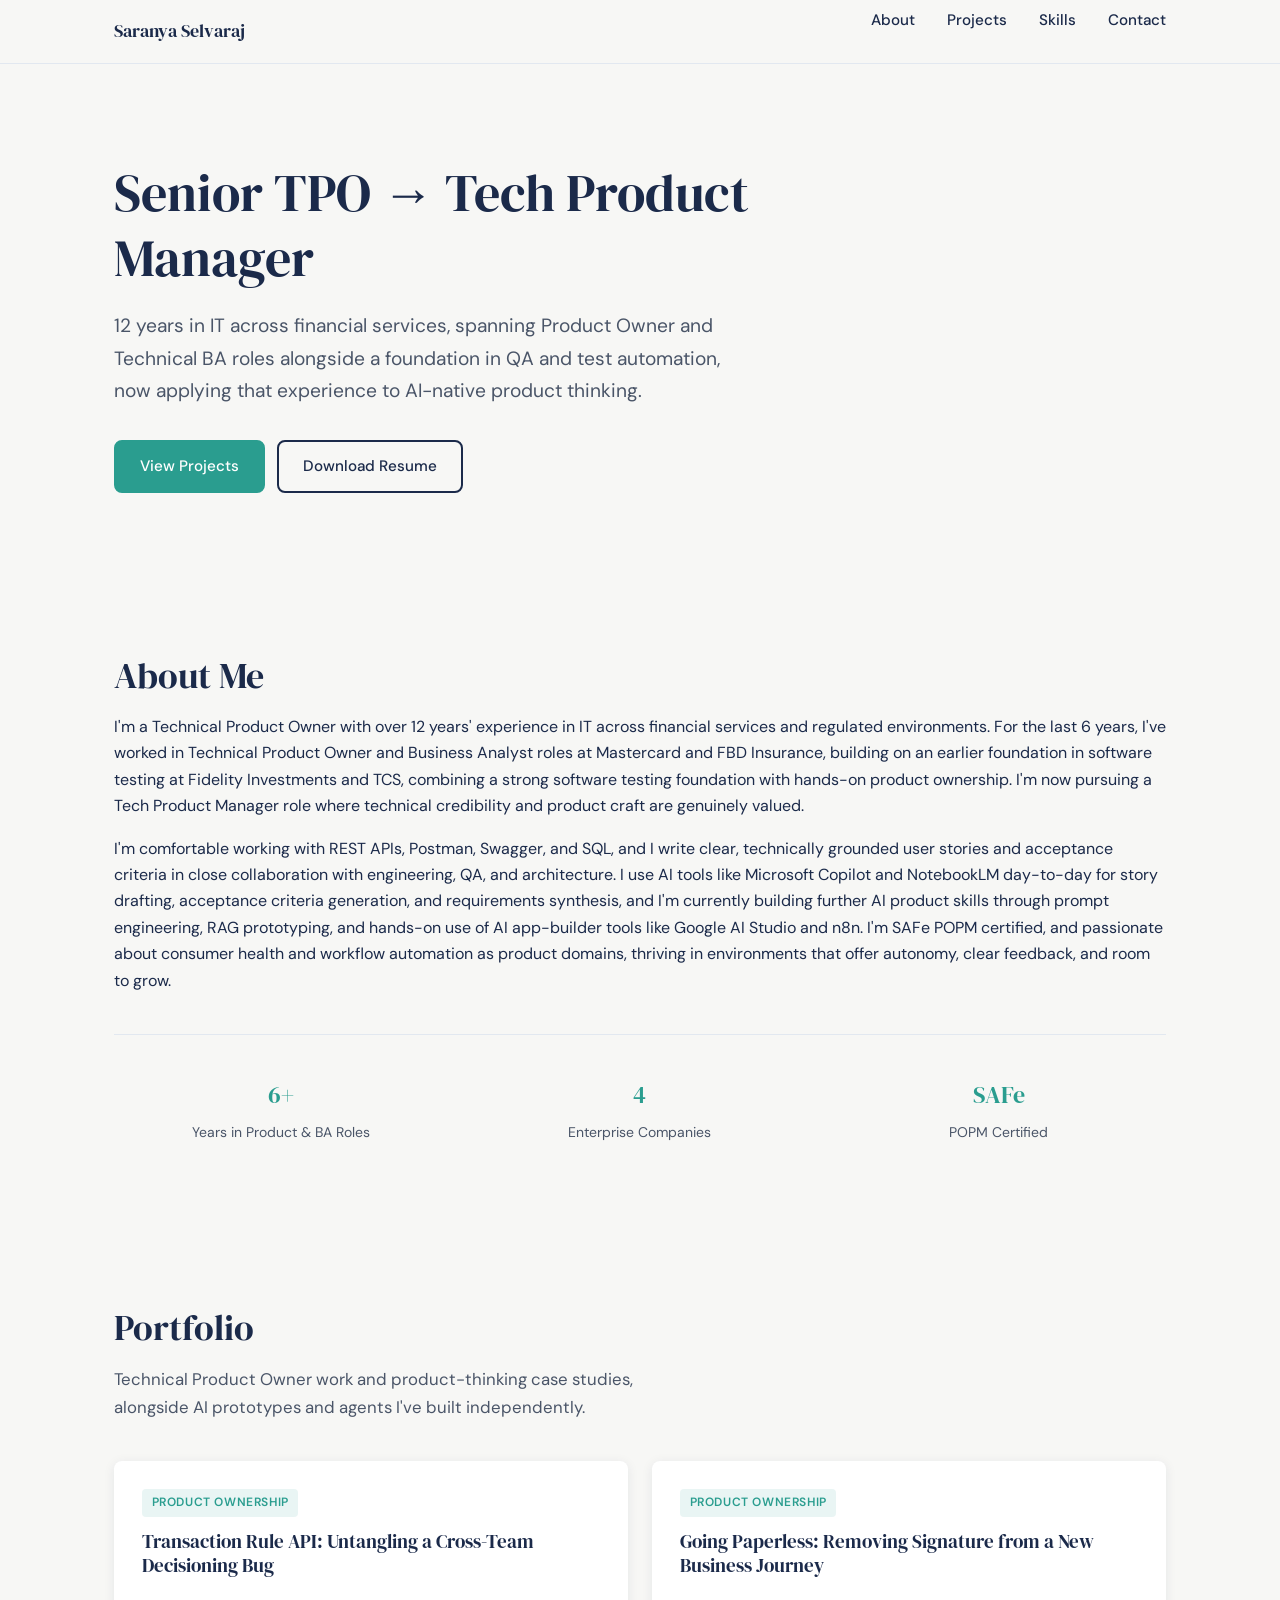
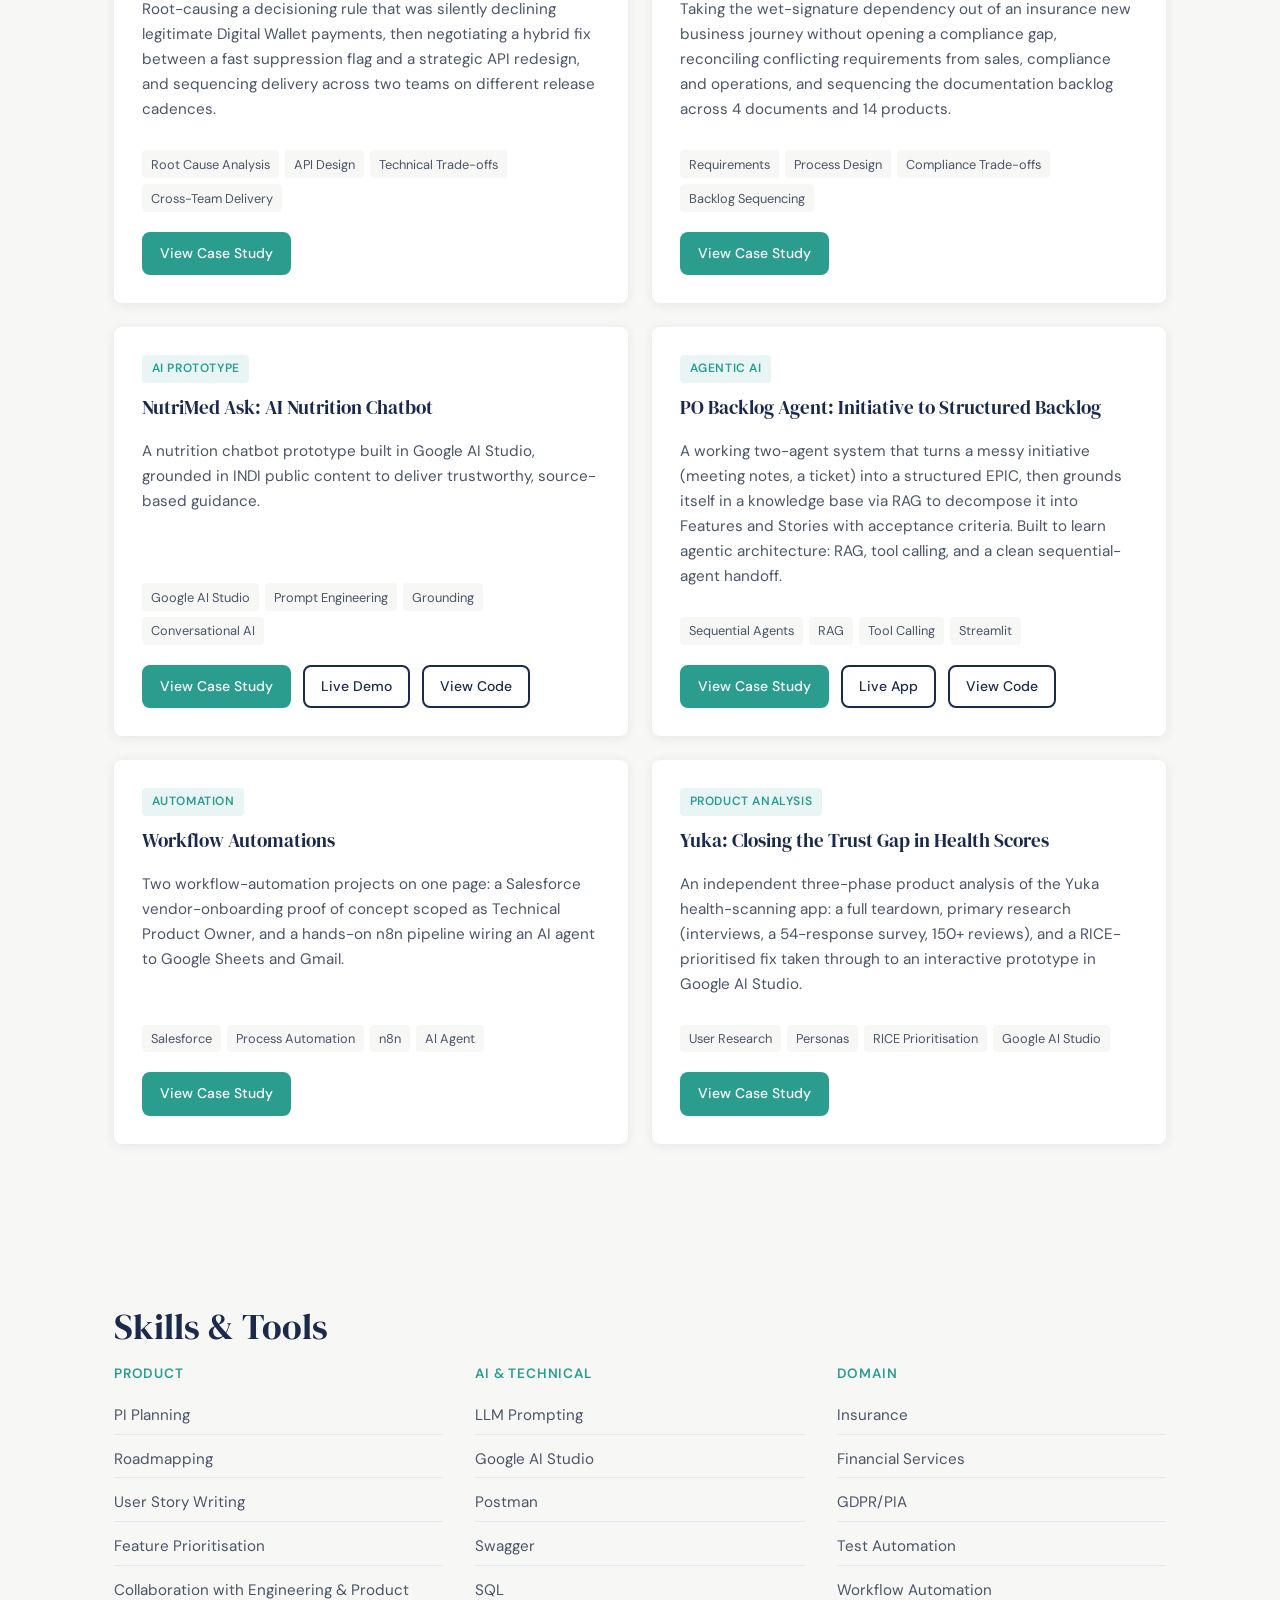
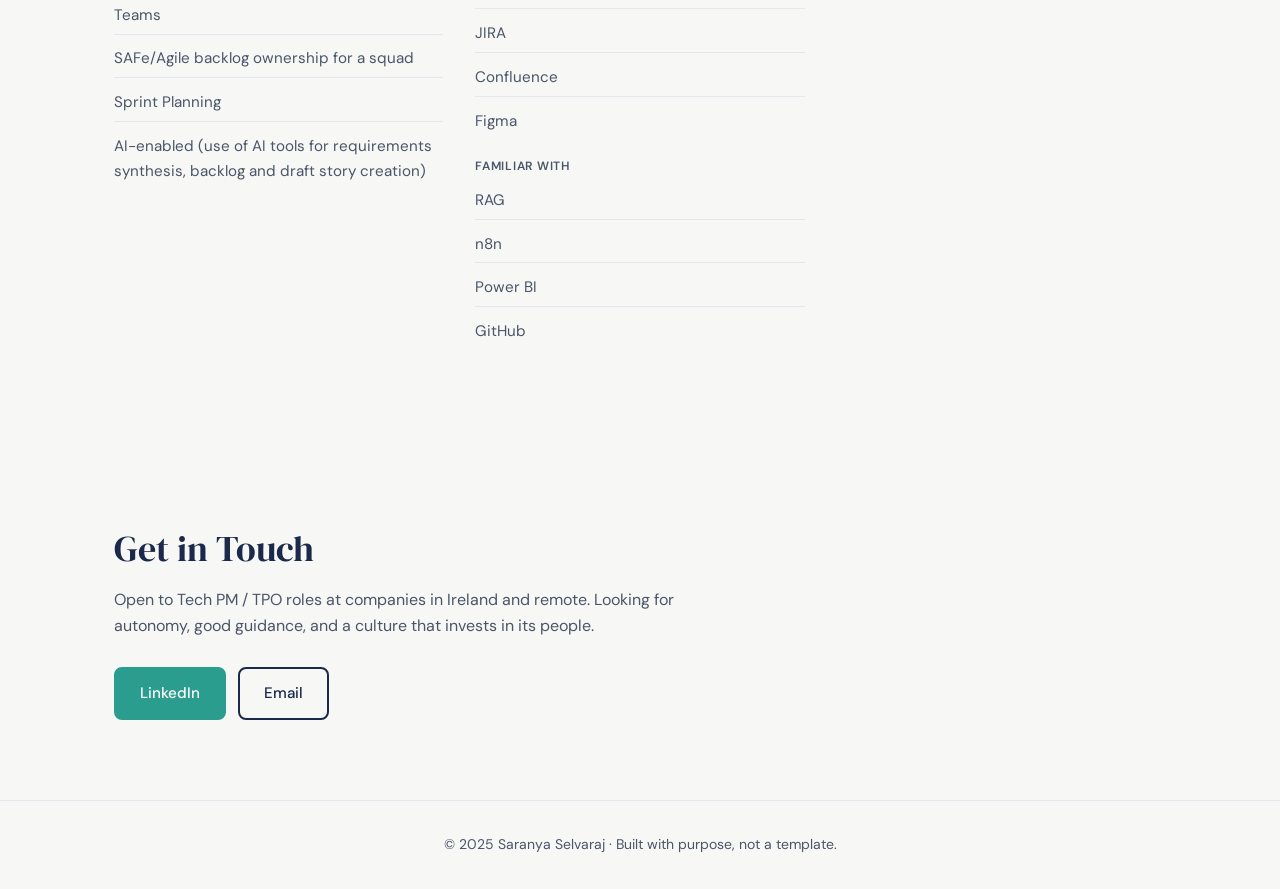
==== commit 32e3bbd7: "Remove em dashes and redundant 'Real TPO work' framing across the site" ====
--- a/index.html
+++ b/index.html
@@ -33,7 +33,7 @@
     <section class="hero">
       <div class="container fade-in">
         <h1 class="hero-title">Senior TPO &rarr; Tech Product Manager</h1>
-        <p class="hero-subtitle">12 years in IT across financial services, spanning Product Owner and Technical BA roles alongside a foundation in QA and test automation — now applying that experience to AI-native product thinking.</p>
+        <p class="hero-subtitle">12 years in IT across financial services, spanning Product Owner and Technical BA roles alongside a foundation in QA and test automation, now applying that experience to AI-native product thinking.</p>
         <div class="btn-group">
           <a href="#projects" class="btn btn-primary">View Projects</a>
           <a href="assets/resume.pdf" class="btn btn-outline" download>Download Resume</a>
@@ -44,8 +44,8 @@
     <section id="about">
       <div class="container fade-in">
         <h2>About Me</h2>
-        <p>I'm a Technical Product Owner with over 12 years' experience in IT across financial services and regulated environments. For the last 6 years, I've worked in Technical Product Owner and Business Analyst roles at Mastercard and FBD Insurance, building on an earlier foundation in software testing at Fidelity Investments and TCS — combining a strong software testing foundation with hands-on product ownership. I'm now pursuing a Tech Product Manager role where technical credibility and product craft are genuinely valued.</p>
-        <p>I'm comfortable working with REST APIs, Postman, Swagger, and SQL, and I write clear, technically grounded user stories and acceptance criteria in close collaboration with engineering, QA, and architecture. I use AI tools like Microsoft Copilot and NotebookLM day-to-day for story drafting, acceptance criteria generation, and requirements synthesis, and I'm currently building further AI product skills through prompt engineering, RAG prototyping, and hands-on use of AI app-builder tools like Google AI Studio and n8n. I'm SAFe POPM certified, and passionate about consumer health and workflow automation as product domains — thriving in environments that offer autonomy, clear feedback, and room to grow.</p>
+        <p>I'm a Technical Product Owner with over 12 years' experience in IT across financial services and regulated environments. For the last 6 years, I've worked in Technical Product Owner and Business Analyst roles at Mastercard and FBD Insurance, building on an earlier foundation in software testing at Fidelity Investments and TCS, combining a strong software testing foundation with hands-on product ownership. I'm now pursuing a Tech Product Manager role where technical credibility and product craft are genuinely valued.</p>
+        <p>I'm comfortable working with REST APIs, Postman, Swagger, and SQL, and I write clear, technically grounded user stories and acceptance criteria in close collaboration with engineering, QA, and architecture. I use AI tools like Microsoft Copilot and NotebookLM day-to-day for story drafting, acceptance criteria generation, and requirements synthesis, and I'm currently building further AI product skills through prompt engineering, RAG prototyping, and hands-on use of AI app-builder tools like Google AI Studio and n8n. I'm SAFe POPM certified, and passionate about consumer health and workflow automation as product domains, thriving in environments that offer autonomy, clear feedback, and room to grow.</p>
         <div class="stats">
           <div class="stat-item">
             <span class="stat-value">6+</span>
@@ -66,13 +66,13 @@
     <section id="projects">
       <div class="container fade-in">
         <h2>Portfolio</h2>
-        <p class="section-intro">Real Technical Product Owner work and product-thinking case studies, alongside AI prototypes and agents I've built independently.</p>
+        <p class="section-intro">Technical Product Owner work and product-thinking case studies, alongside AI prototypes and agents I've built independently.</p>
         <div class="projects-grid">
 
           <article class="project-card">
             <span class="tag">Product Ownership</span>
             <h3>Transaction Rule API: Untangling a Cross-Team Decisioning Bug</h3>
-            <p>Real Technical Product Owner work: root-causing a decisioning rule that was silently declining legitimate Digital Wallet payments, then negotiating a hybrid fix between a fast suppression flag and a strategic API redesign, and sequencing delivery across two teams on different release cadences.</p>
+            <p>Root-causing a decisioning rule that was silently declining legitimate Digital Wallet payments, then negotiating a hybrid fix between a fast suppression flag and a strategic API redesign, and sequencing delivery across two teams on different release cadences.</p>
             <div class="skill-tags">
               <span class="skill-tag">Root Cause Analysis</span>
               <span class="skill-tag">API Design</span>
@@ -87,7 +87,7 @@
           <article class="project-card">
             <span class="tag">Product Ownership</span>
             <h3>Going Paperless: Removing Signature from a New Business Journey</h3>
-            <p>Real Technical Product Owner work: taking the wet-signature dependency out of an insurance new business journey without opening a compliance gap, reconciling conflicting requirements from sales, compliance and operations, and sequencing the documentation backlog across 4 documents and 14 products.</p>
+            <p>Taking the wet-signature dependency out of an insurance new business journey without opening a compliance gap, reconciling conflicting requirements from sales, compliance and operations, and sequencing the documentation backlog across 4 documents and 14 products.</p>
             <div class="skill-tags">
               <span class="skill-tag">Requirements</span>
               <span class="skill-tag">Process Design</span>
@@ -160,7 +160,6 @@
             </div>
             <div class="btn-group">
               <a href="projects/yuka.html" class="btn btn-primary btn-sm">View Case Study</a>
-              <a href="https://ai.studio/apps/59949c46-84d6-479c-bcdc-9c97b44b3b96" class="btn btn-outline btn-sm" target="_blank" rel="noopener noreferrer">View Prototype</a>
             </div>
           </article>
 
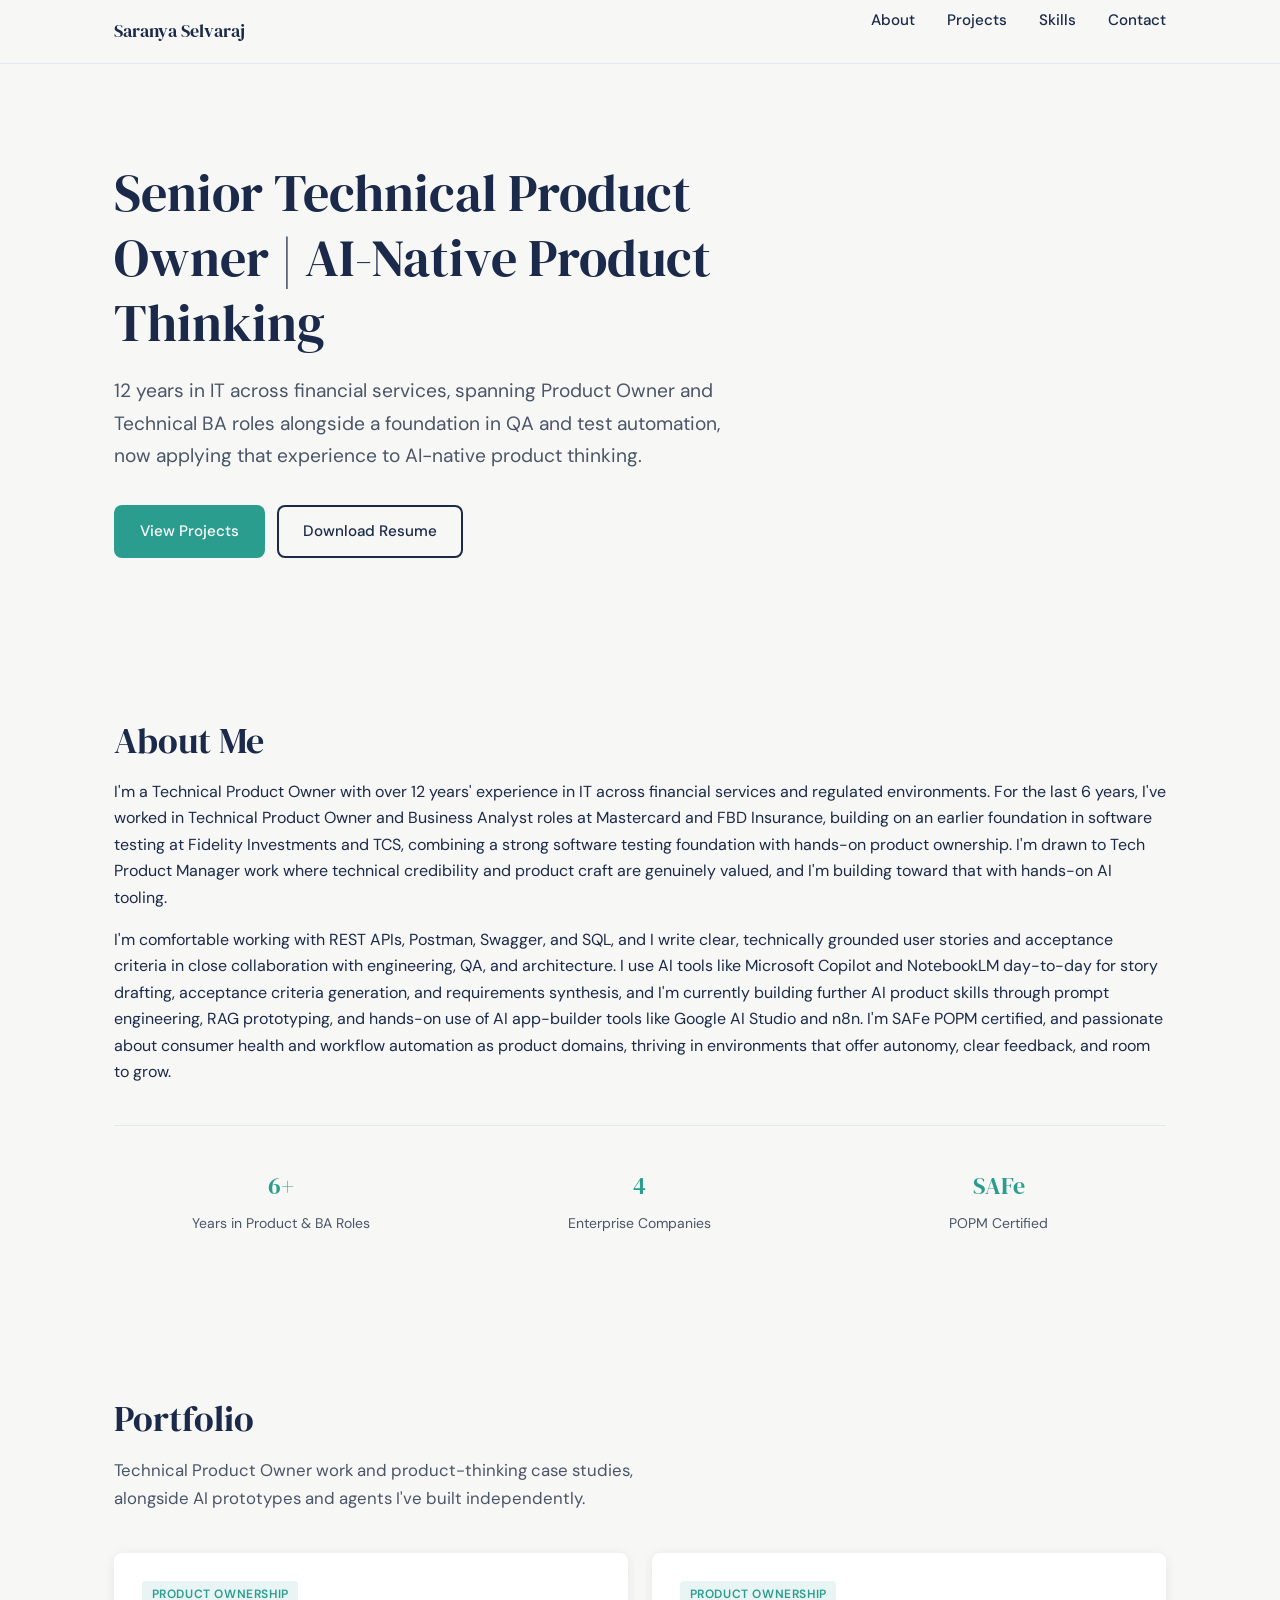
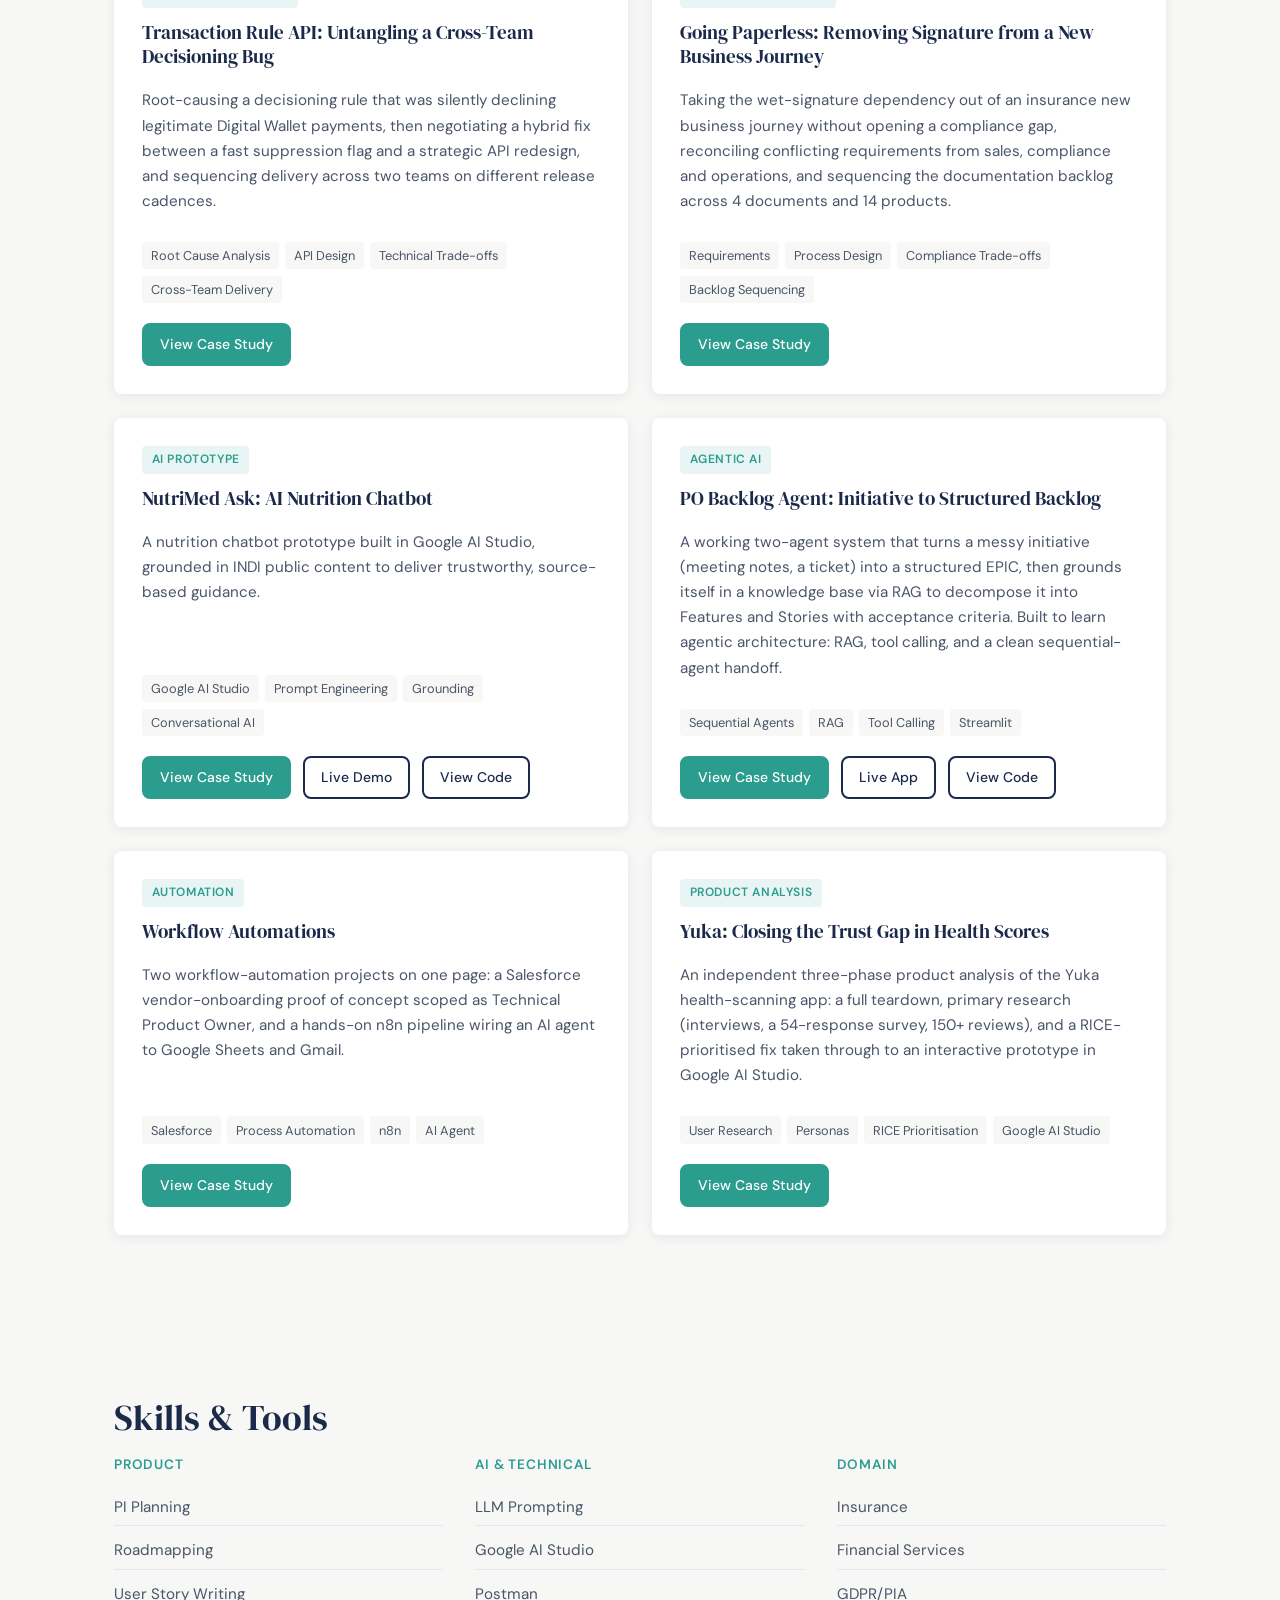
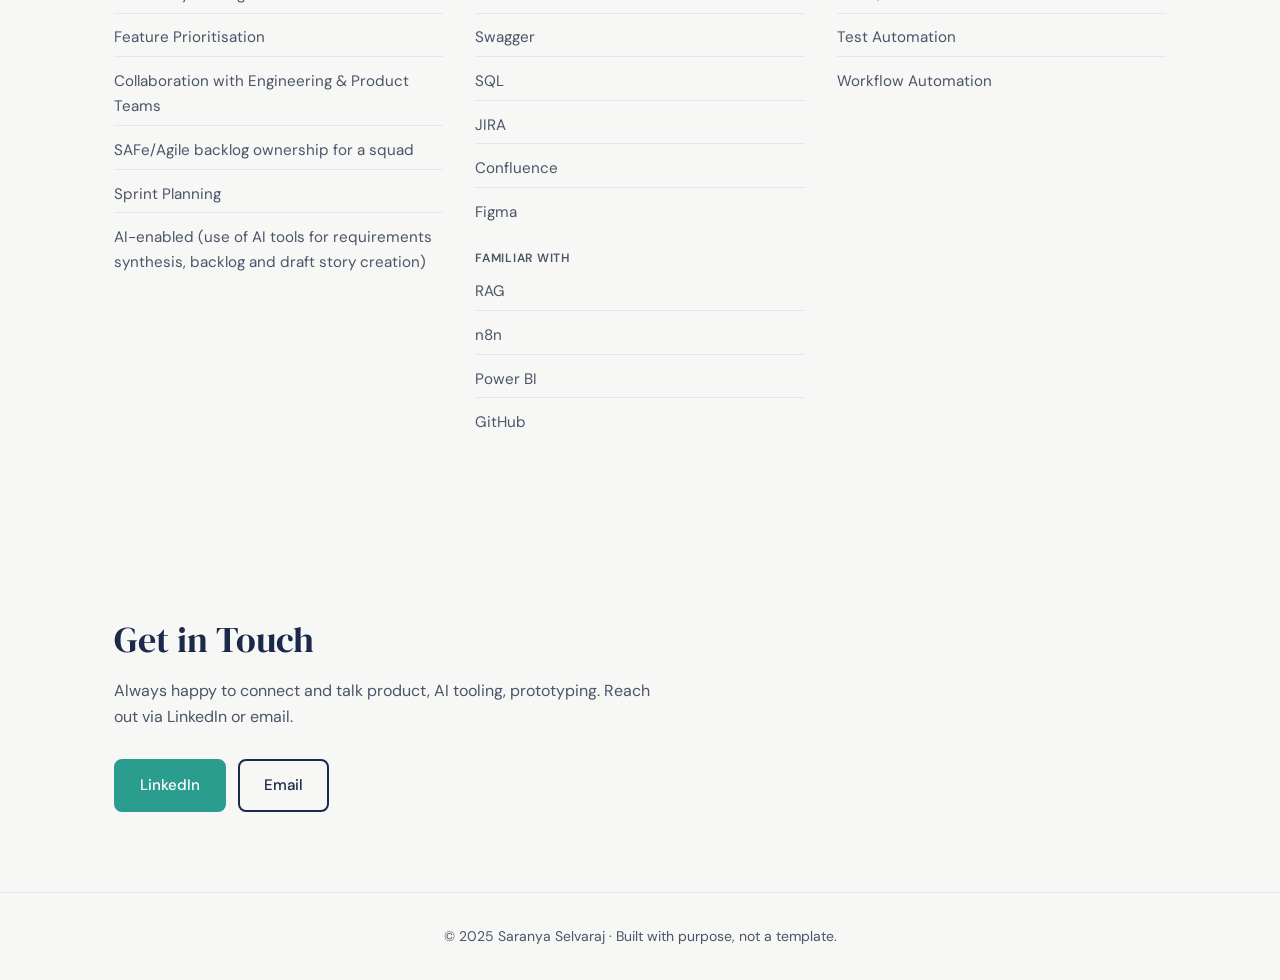
==== commit b512f083: "Update headline, About Me, and Get in Touch copy" ====
--- a/index.html
+++ b/index.html
@@ -32,7 +32,7 @@
   <main>
     <section class="hero">
       <div class="container fade-in">
-        <h1 class="hero-title">Senior TPO &rarr; Tech Product Manager</h1>
+        <h1 class="hero-title">Senior Technical Product Owner | AI-Native Product Thinking</h1>
         <p class="hero-subtitle">12 years in IT across financial services, spanning Product Owner and Technical BA roles alongside a foundation in QA and test automation, now applying that experience to AI-native product thinking.</p>
         <div class="btn-group">
           <a href="#projects" class="btn btn-primary">View Projects</a>
@@ -44,7 +44,7 @@
     <section id="about">
       <div class="container fade-in">
         <h2>About Me</h2>
-        <p>I'm a Technical Product Owner with over 12 years' experience in IT across financial services and regulated environments. For the last 6 years, I've worked in Technical Product Owner and Business Analyst roles at Mastercard and FBD Insurance, building on an earlier foundation in software testing at Fidelity Investments and TCS, combining a strong software testing foundation with hands-on product ownership. I'm now pursuing a Tech Product Manager role where technical credibility and product craft are genuinely valued.</p>
+        <p>I'm a Technical Product Owner with over 12 years' experience in IT across financial services and regulated environments. For the last 6 years, I've worked in Technical Product Owner and Business Analyst roles at Mastercard and FBD Insurance, building on an earlier foundation in software testing at Fidelity Investments and TCS, combining a strong software testing foundation with hands-on product ownership. I'm drawn to Tech Product Manager work where technical credibility and product craft are genuinely valued, and I'm building toward that with hands-on AI tooling.</p>
         <p>I'm comfortable working with REST APIs, Postman, Swagger, and SQL, and I write clear, technically grounded user stories and acceptance criteria in close collaboration with engineering, QA, and architecture. I use AI tools like Microsoft Copilot and NotebookLM day-to-day for story drafting, acceptance criteria generation, and requirements synthesis, and I'm currently building further AI product skills through prompt engineering, RAG prototyping, and hands-on use of AI app-builder tools like Google AI Studio and n8n. I'm SAFe POPM certified, and passionate about consumer health and workflow automation as product domains, thriving in environments that offer autonomy, clear feedback, and room to grow.</p>
         <div class="stats">
           <div class="stat-item">
@@ -221,7 +221,7 @@
     <section id="contact">
       <div class="container fade-in">
         <h2>Get in Touch</h2>
-        <p class="contact-text">Open to Tech PM / TPO roles at companies in Ireland and remote. Looking for autonomy, good guidance, and a culture that invests in its people.</p>
+        <p class="contact-text">Always happy to connect and talk product, AI tooling, prototyping. Reach out via LinkedIn or email.</p>
         <div class="btn-group">
           <a href="https://www.linkedin.com/in/saranyaselvaraj" class="btn btn-primary" target="_blank" rel="noopener noreferrer">LinkedIn</a>
           <a href="mailto:ssaranya88@gmail.com" class="btn btn-outline">Email</a>
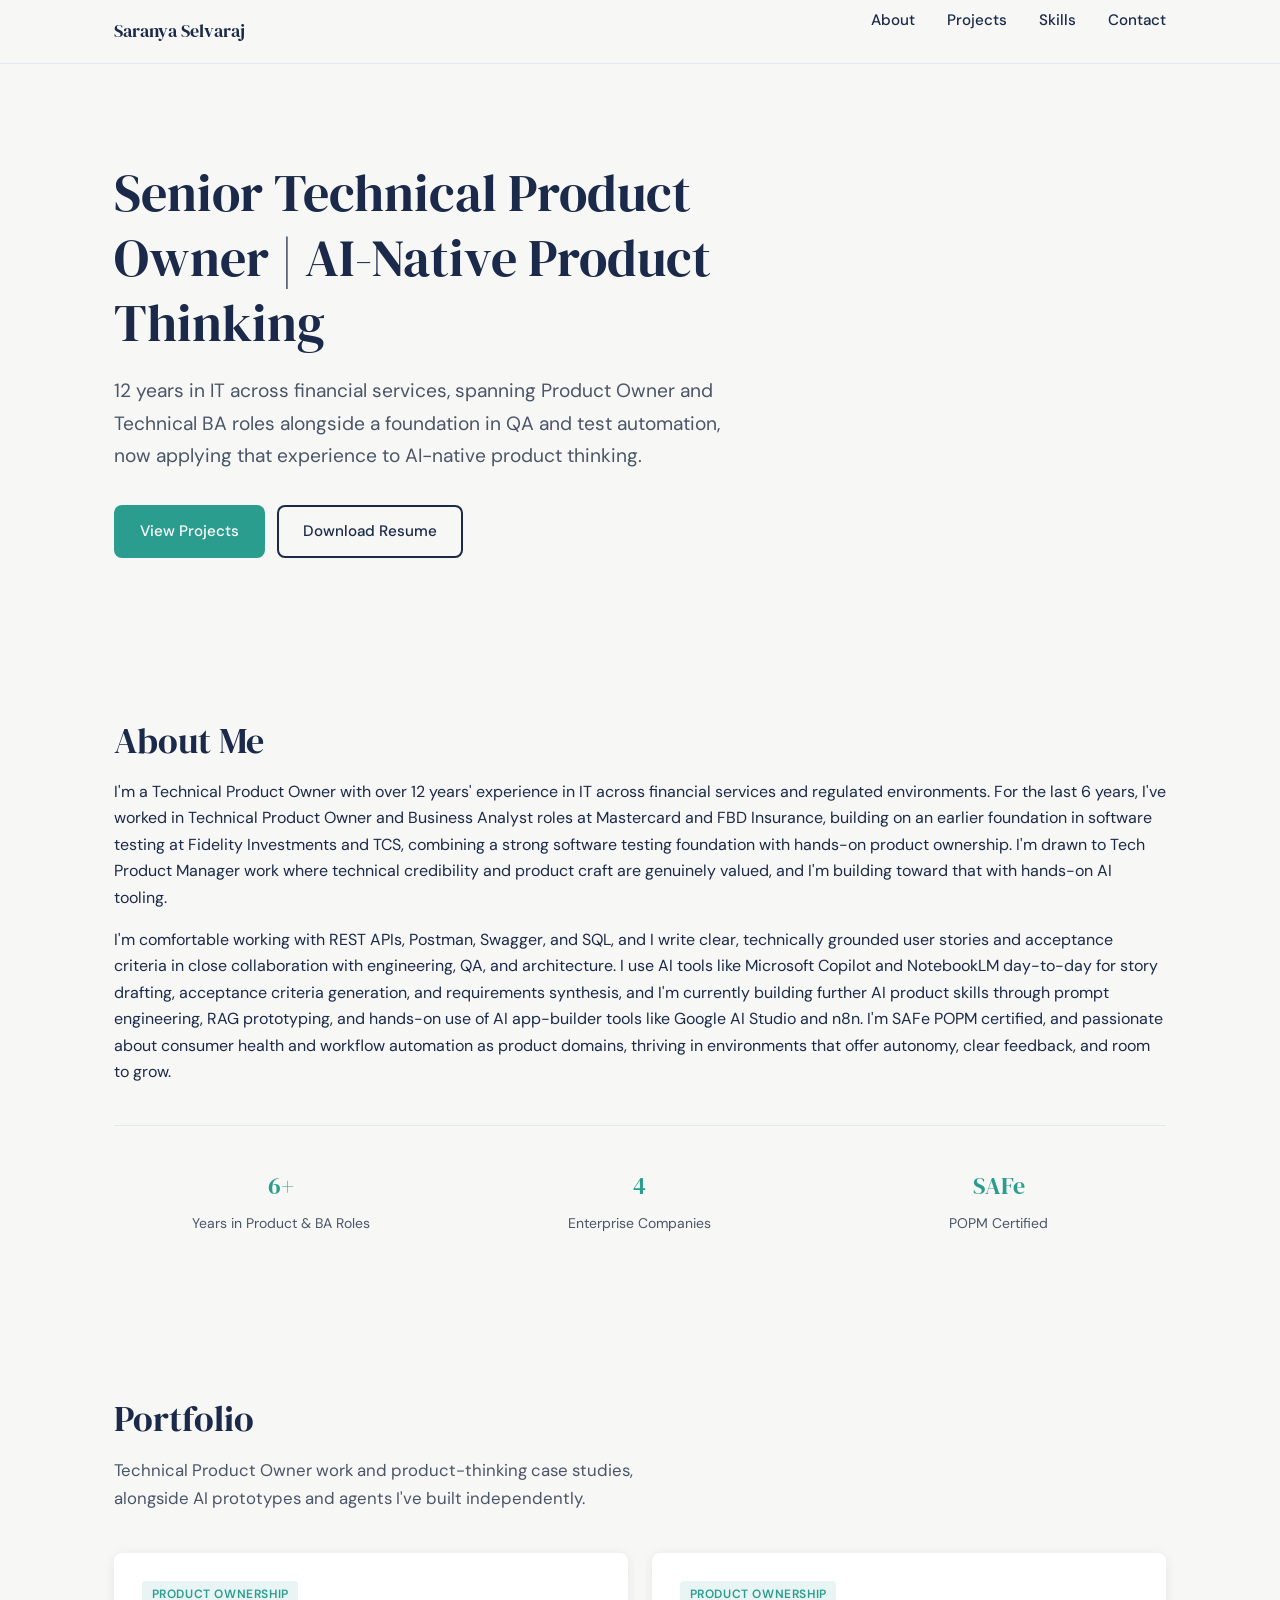
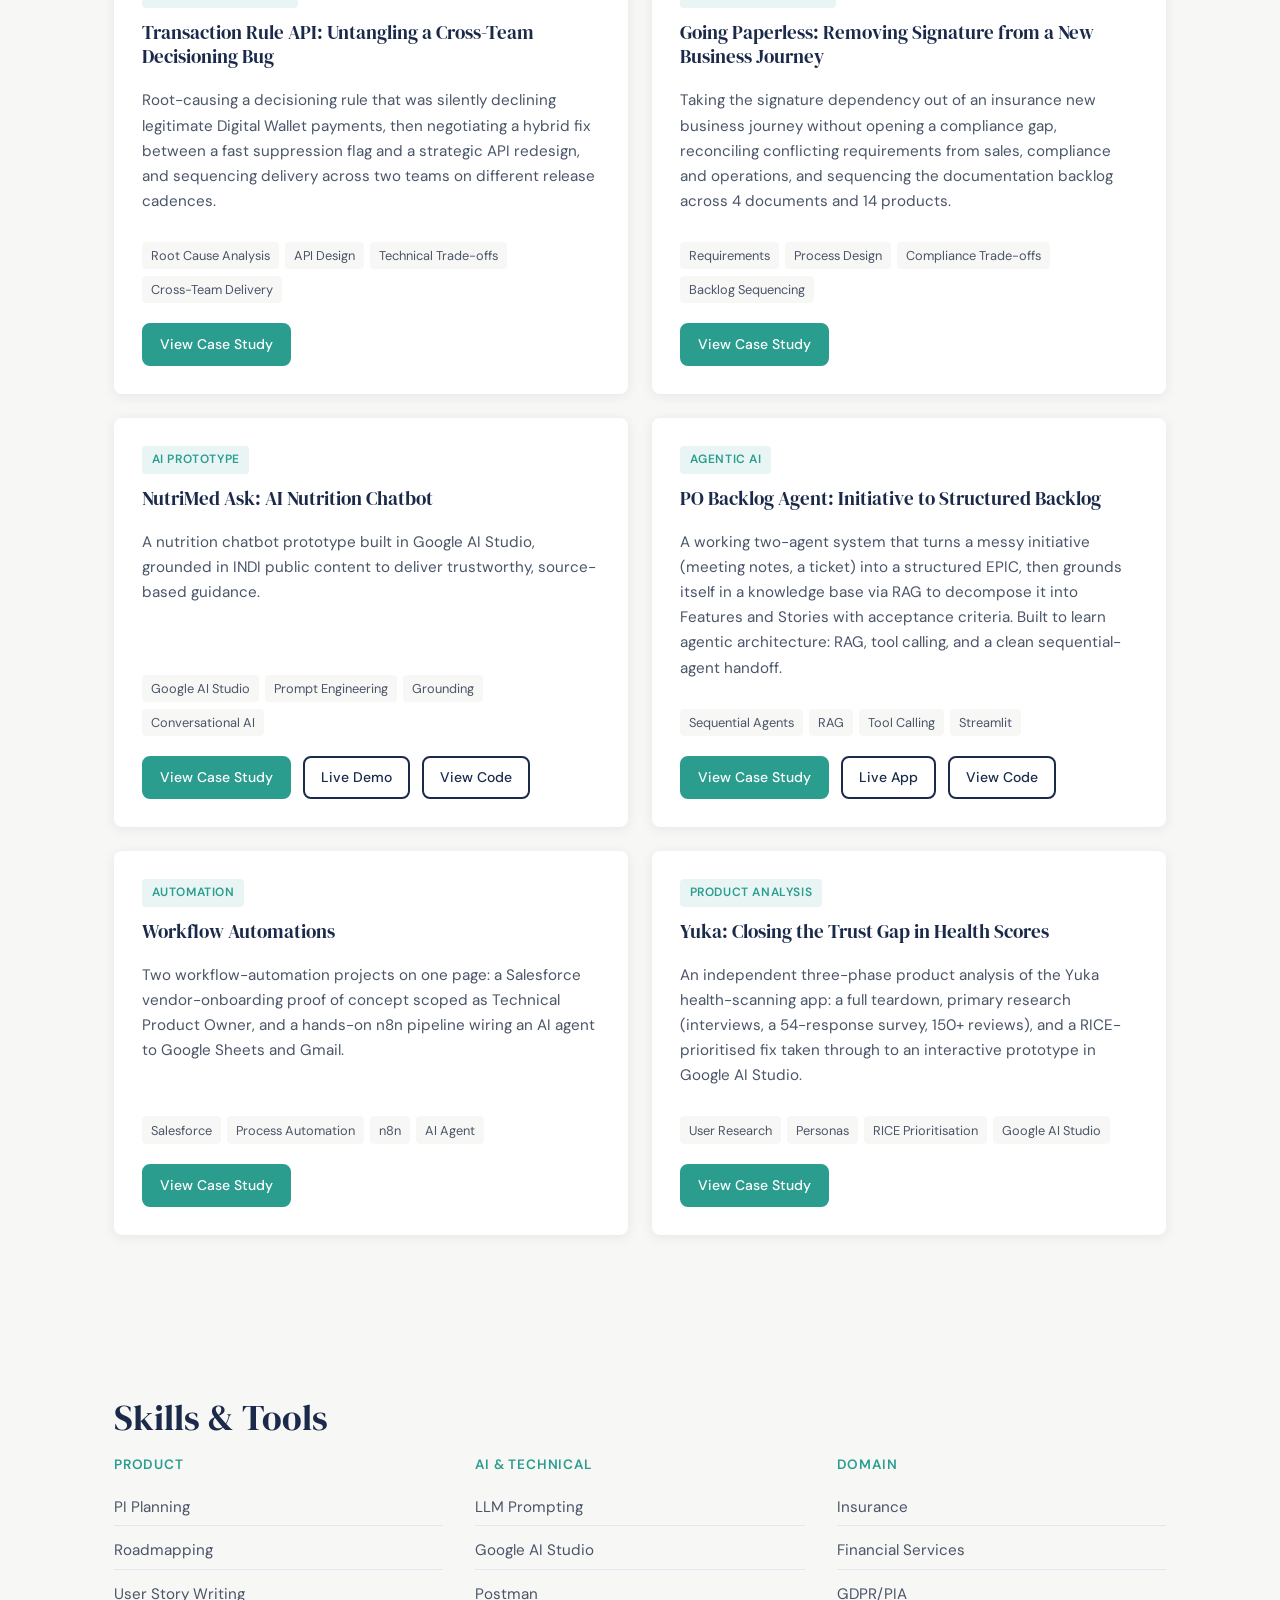
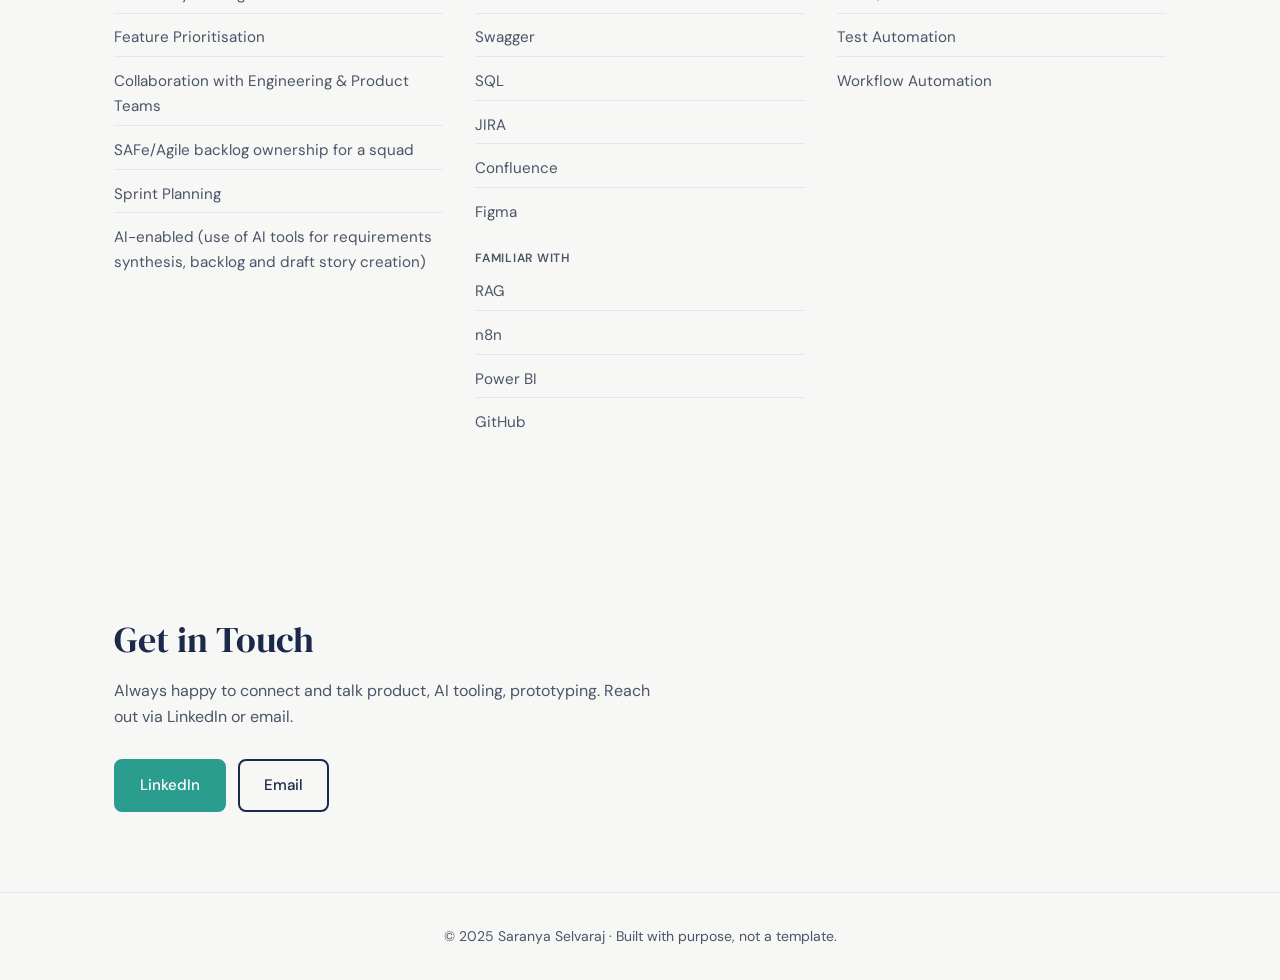
==== commit 09a5ee86: "Simplify signature wording on Going Paperless card" ====
--- a/index.html
+++ b/index.html
@@ -87,7 +87,7 @@
           <article class="project-card">
             <span class="tag">Product Ownership</span>
             <h3>Going Paperless: Removing Signature from a New Business Journey</h3>
-            <p>Taking the wet-signature dependency out of an insurance new business journey without opening a compliance gap, reconciling conflicting requirements from sales, compliance and operations, and sequencing the documentation backlog across 4 documents and 14 products.</p>
+            <p>Taking the signature dependency out of an insurance new business journey without opening a compliance gap, reconciling conflicting requirements from sales, compliance and operations, and sequencing the documentation backlog across 4 documents and 14 products.</p>
             <div class="skill-tags">
               <span class="skill-tag">Requirements</span>
               <span class="skill-tag">Process Design</span>
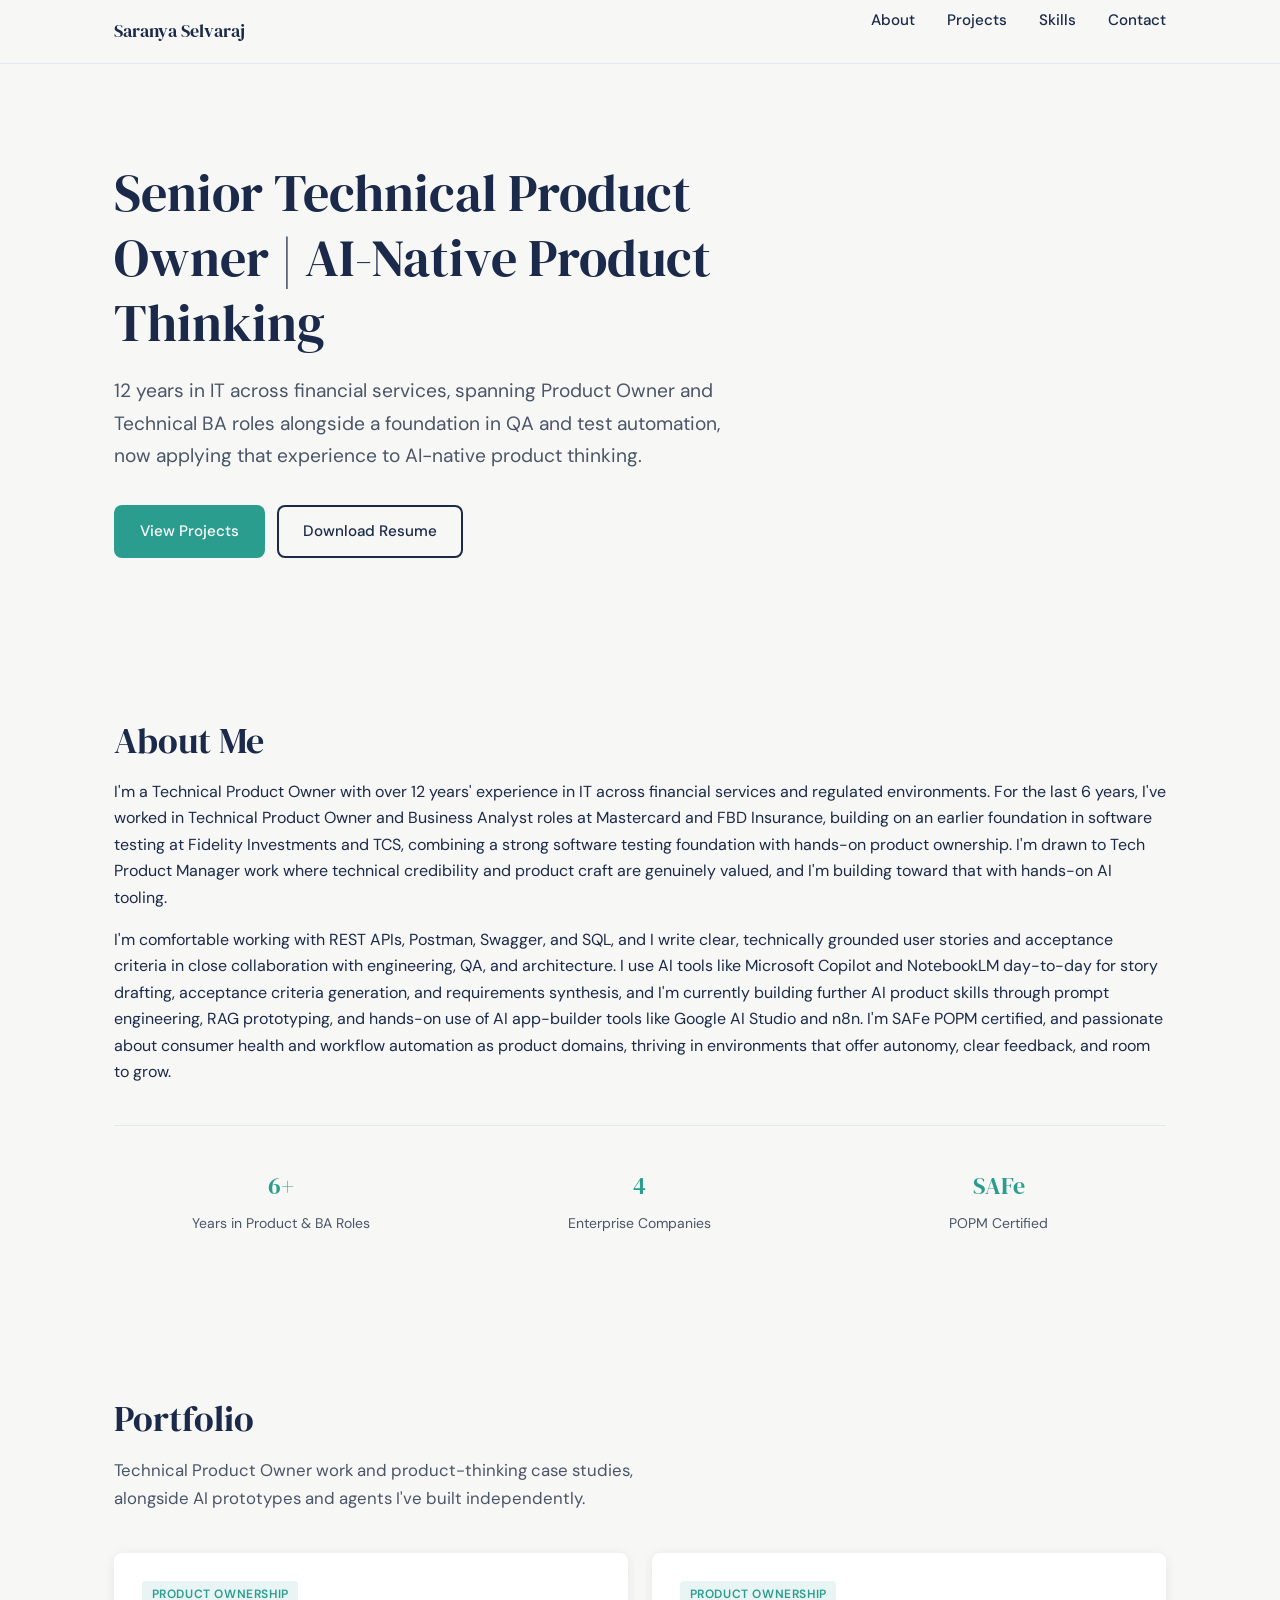
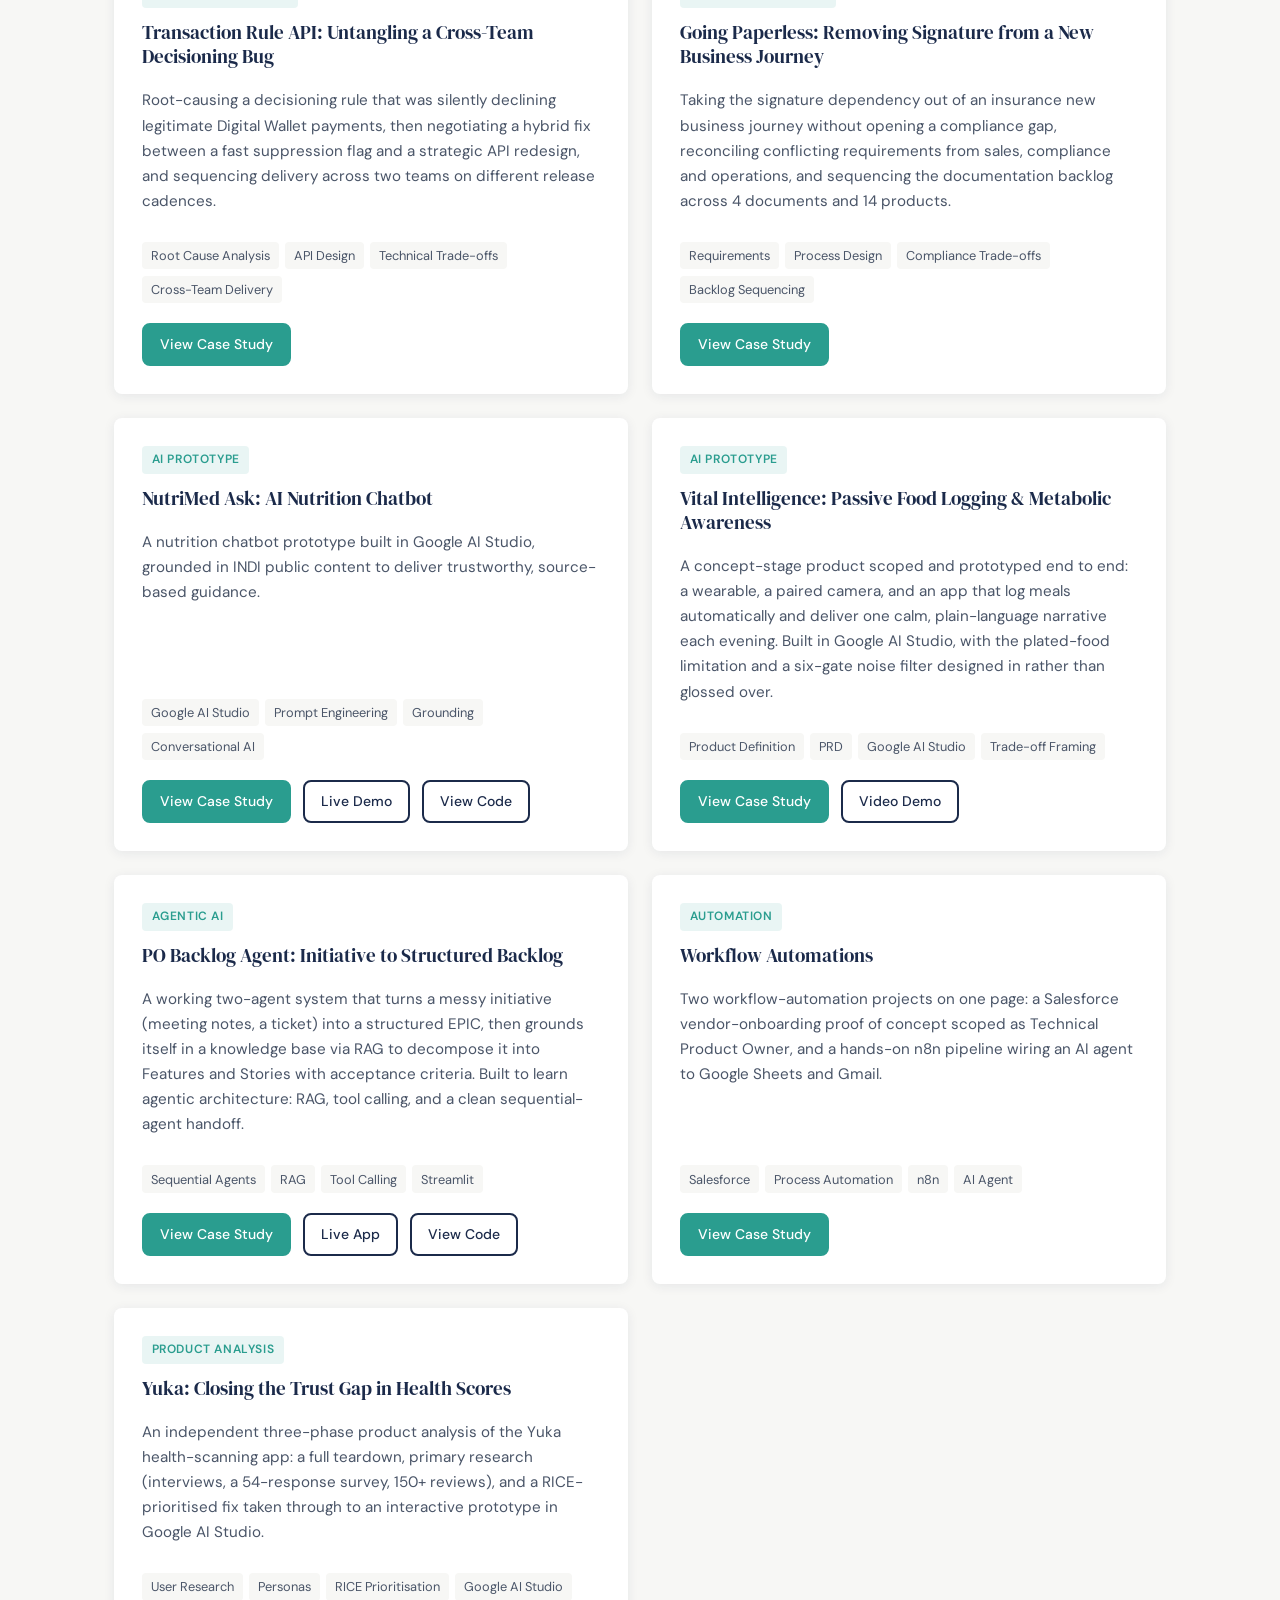
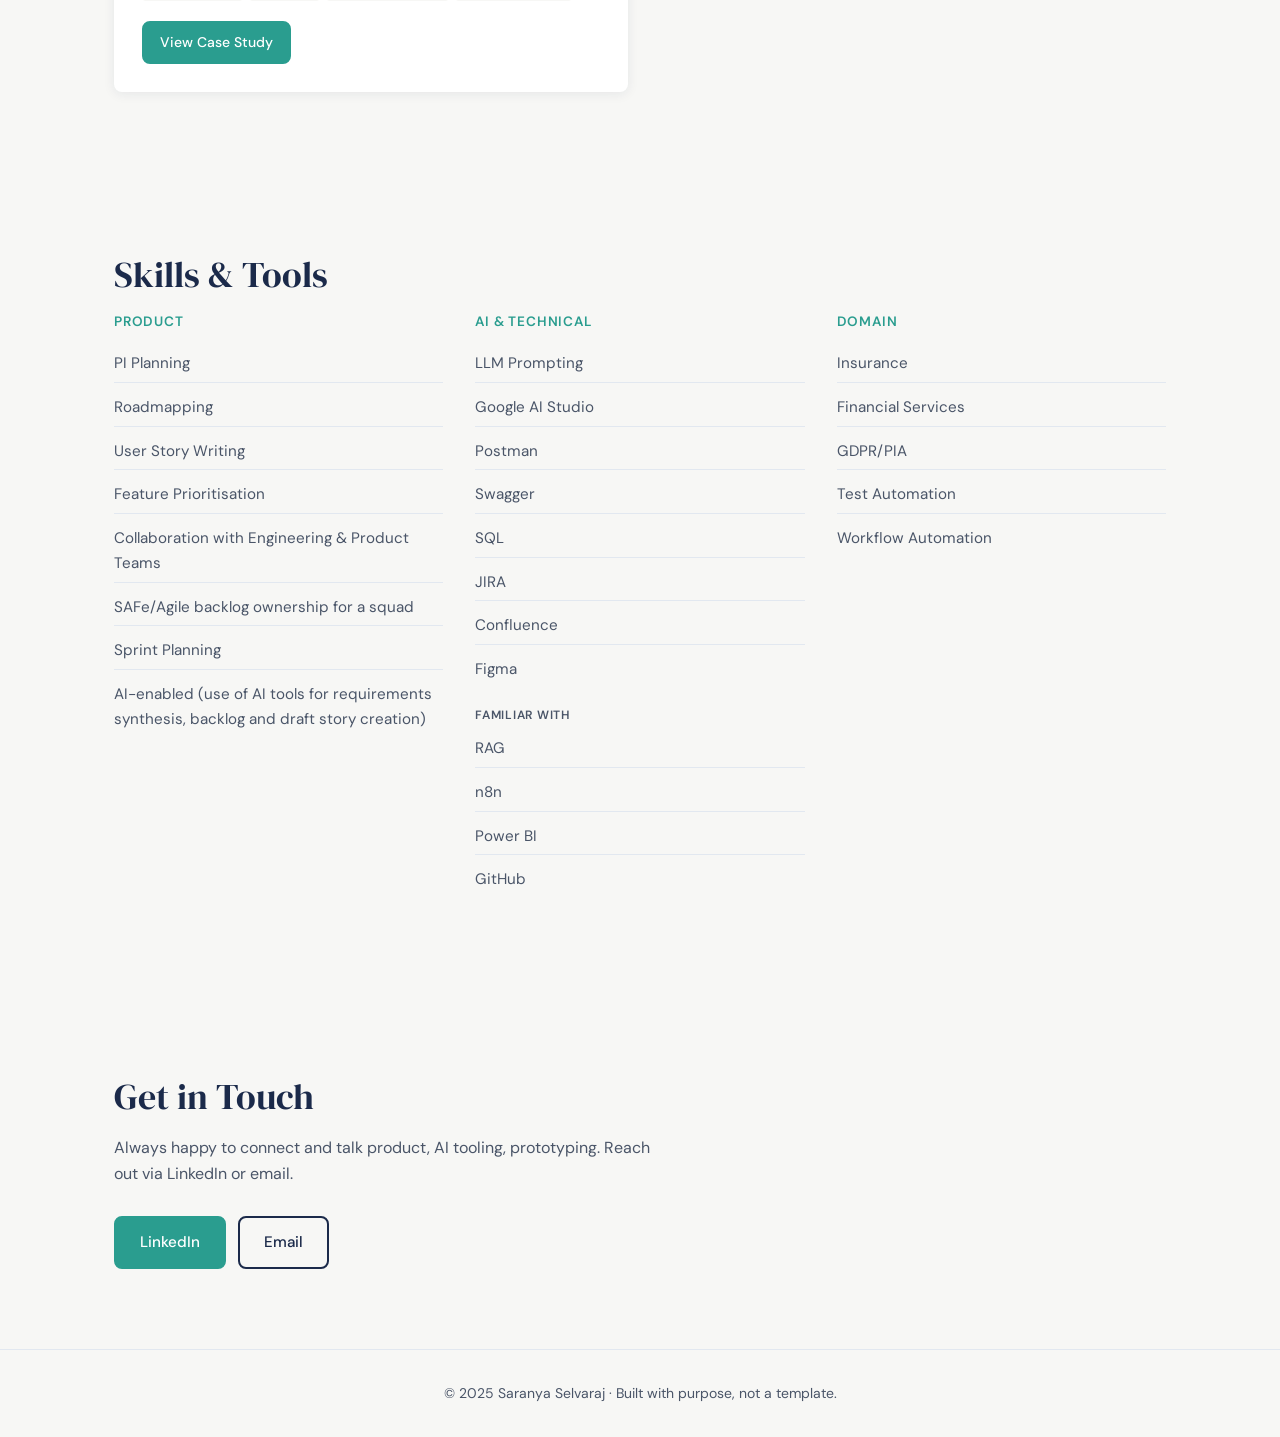
==== commit 7e67bae6: "Add Vital Intelligence AI prototype case study Co-Authored-By: Claude Sonnet 5 <noreply@anthropic.co" ====
--- a/index.html
+++ b/index.html
@@ -117,6 +117,22 @@
           </article>
 
           <article class="project-card">
+            <span class="tag">AI Prototype</span>
+            <h3>Vital Intelligence: Passive Food Logging &amp; Metabolic Awareness</h3>
+            <p>A concept-stage product scoped and prototyped end to end: a wearable, a paired camera, and an app that log meals automatically and deliver one calm, plain-language narrative each evening. Built in Google AI Studio, with the plated-food limitation and a six-gate noise filter designed in rather than glossed over.</p>
+            <div class="skill-tags">
+              <span class="skill-tag">Product Definition</span>
+              <span class="skill-tag">PRD</span>
+              <span class="skill-tag">Google AI Studio</span>
+              <span class="skill-tag">Trade-off Framing</span>
+            </div>
+            <div class="btn-group">
+              <a href="projects/vital-intelligence.html" class="btn btn-primary btn-sm">View Case Study</a>
+              <a href="https://www.loom.com/share/abd4ce507395400f8965f8f8378cb9de" class="btn btn-outline btn-sm" target="_blank" rel="noopener noreferrer">Video Demo</a>
+            </div>
+          </article>
+
+          <article class="project-card">
             <span class="tag">Agentic AI</span>
             <h3>PO Backlog Agent: Initiative to Structured Backlog</h3>
             <p>A working two-agent system that turns a messy initiative (meeting notes, a ticket) into a structured EPIC, then grounds itself in a knowledge base via RAG to decompose it into Features and Stories with acceptance criteria. Built to learn agentic architecture: RAG, tool calling, and a clean sequential-agent handoff.</p>
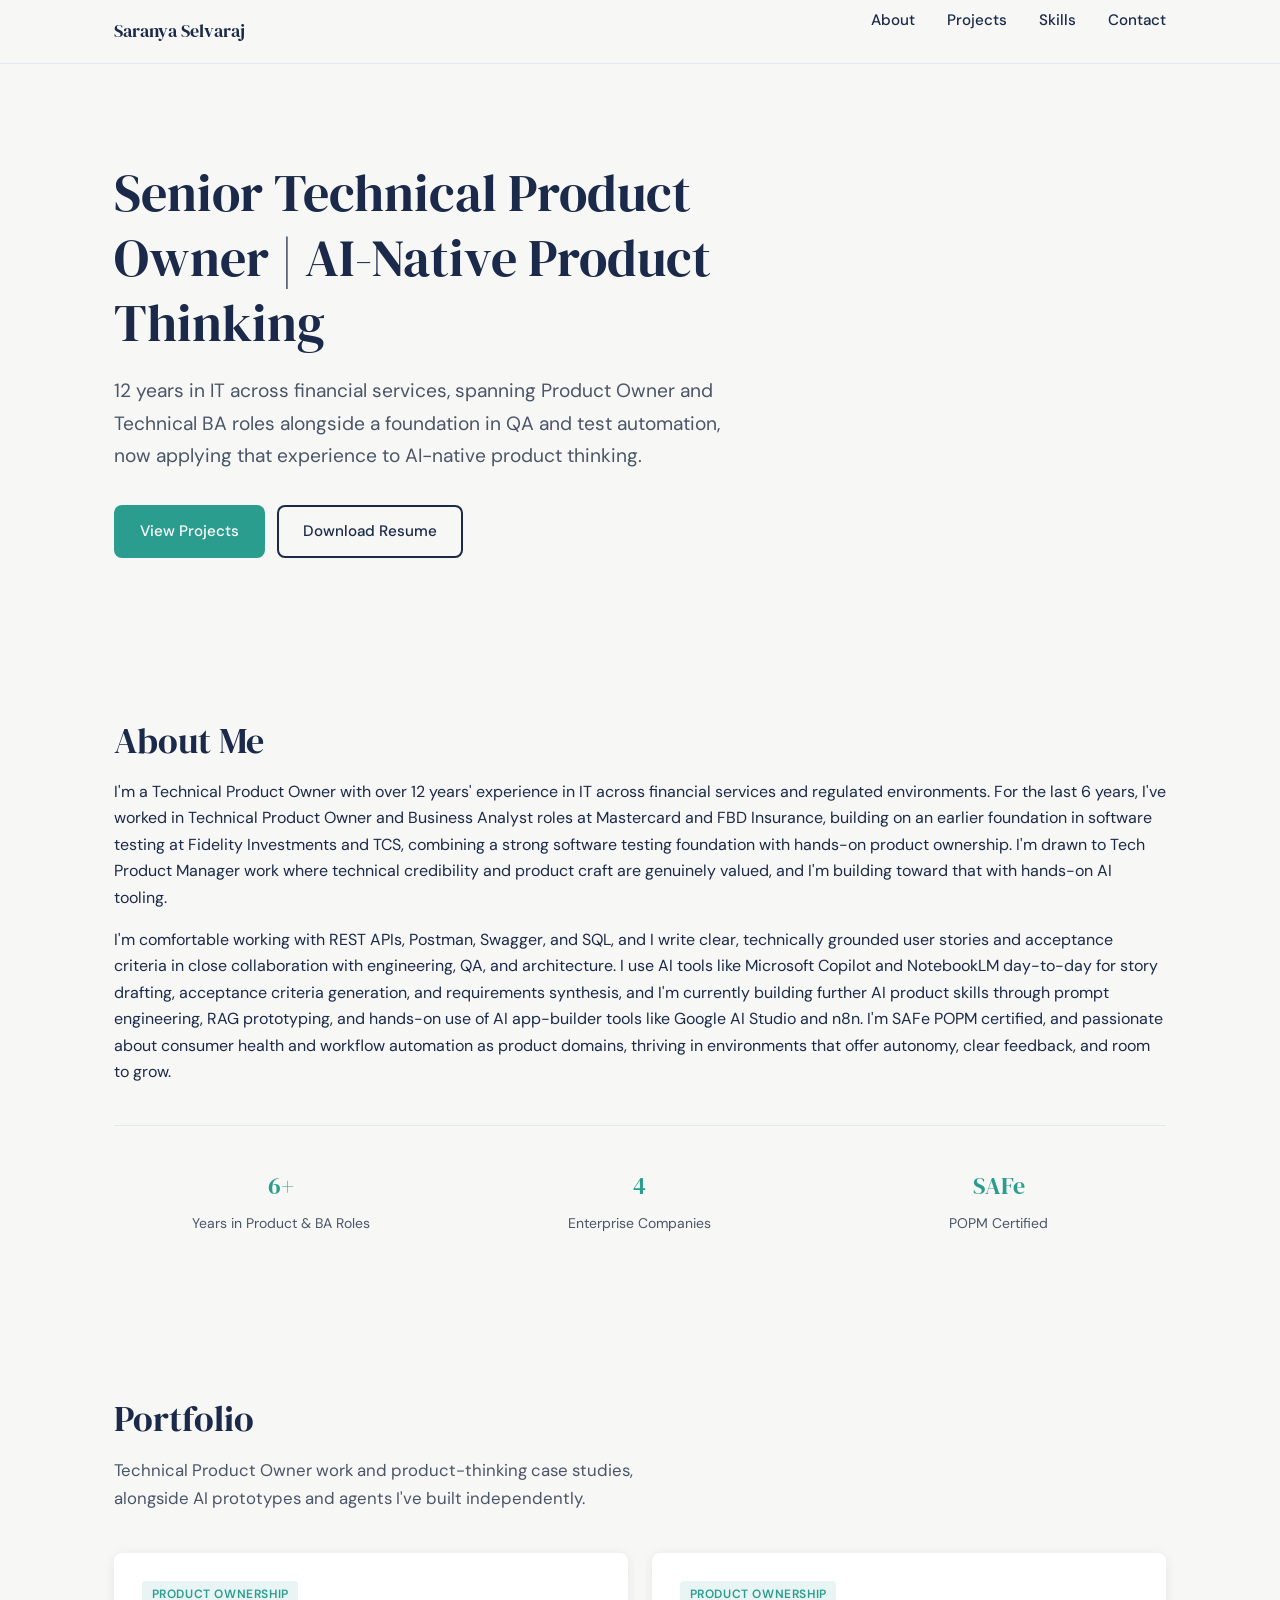
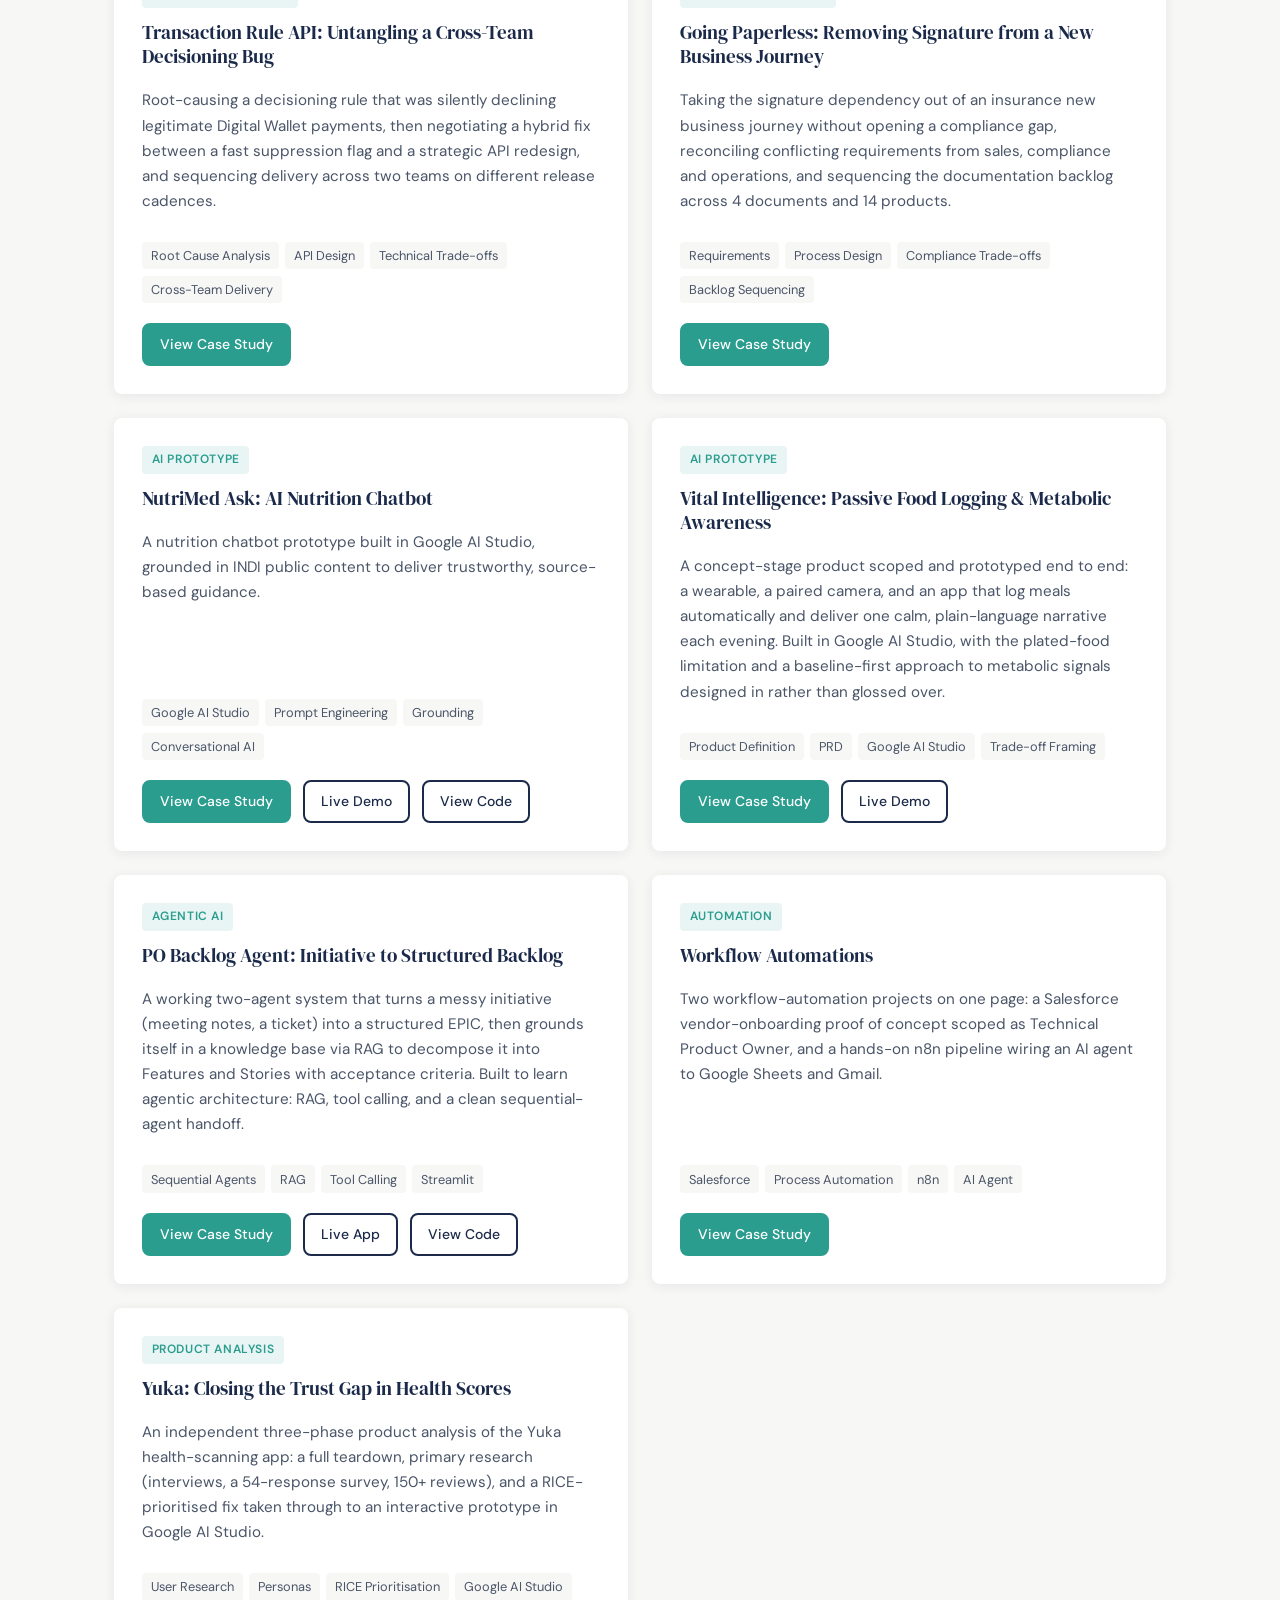
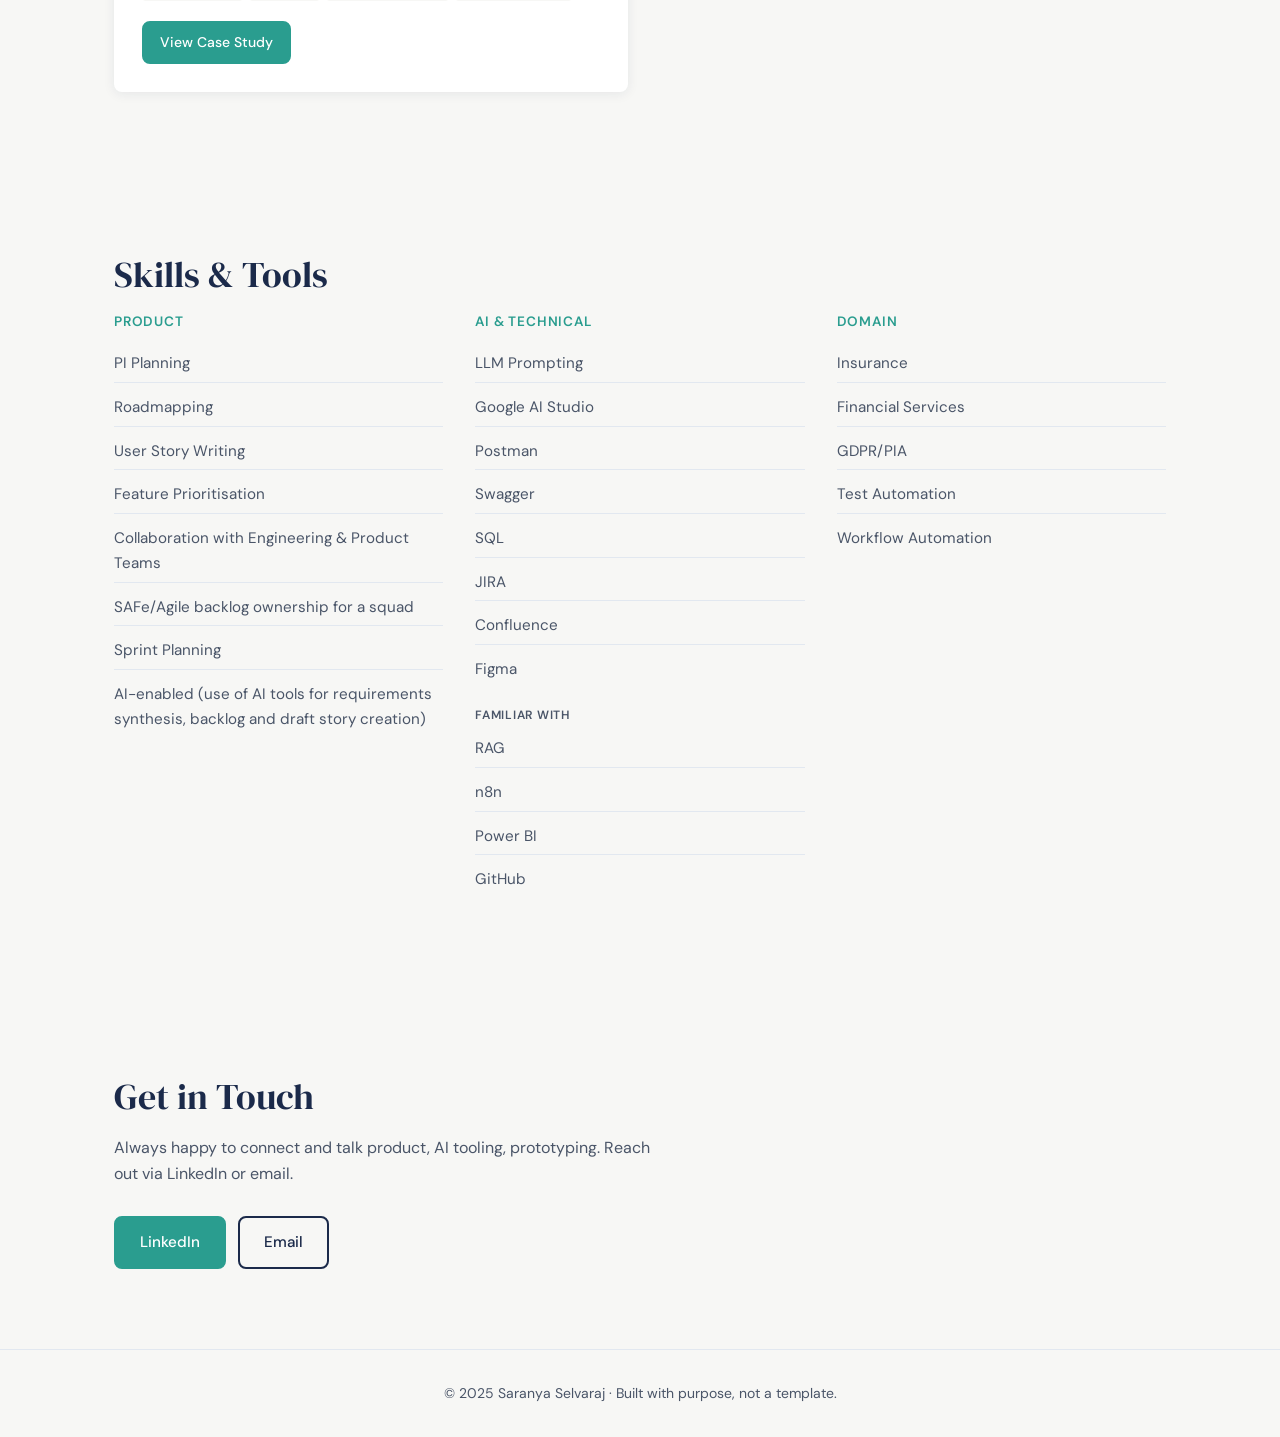
==== commit b78256a0: "Update Vital Intelligence case study: drop six-gate check, point demo to app URL Co-Authored-By: Cla" ====
--- a/index.html
+++ b/index.html
@@ -119,7 +119,7 @@
           <article class="project-card">
             <span class="tag">AI Prototype</span>
             <h3>Vital Intelligence: Passive Food Logging &amp; Metabolic Awareness</h3>
-            <p>A concept-stage product scoped and prototyped end to end: a wearable, a paired camera, and an app that log meals automatically and deliver one calm, plain-language narrative each evening. Built in Google AI Studio, with the plated-food limitation and a six-gate noise filter designed in rather than glossed over.</p>
+            <p>A concept-stage product scoped and prototyped end to end: a wearable, a paired camera, and an app that log meals automatically and deliver one calm, plain-language narrative each evening. Built in Google AI Studio, with the plated-food limitation and a baseline-first approach to metabolic signals designed in rather than glossed over.</p>
             <div class="skill-tags">
               <span class="skill-tag">Product Definition</span>
               <span class="skill-tag">PRD</span>
@@ -128,7 +128,7 @@
             </div>
             <div class="btn-group">
               <a href="projects/vital-intelligence.html" class="btn btn-primary btn-sm">View Case Study</a>
-              <a href="https://www.loom.com/share/abd4ce507395400f8965f8f8378cb9de" class="btn btn-outline btn-sm" target="_blank" rel="noopener noreferrer">Video Demo</a>
+              <a href="https://vital-intelligence.ai.studio" class="btn btn-outline btn-sm" target="_blank" rel="noopener noreferrer">Live Demo</a>
             </div>
           </article>
 
